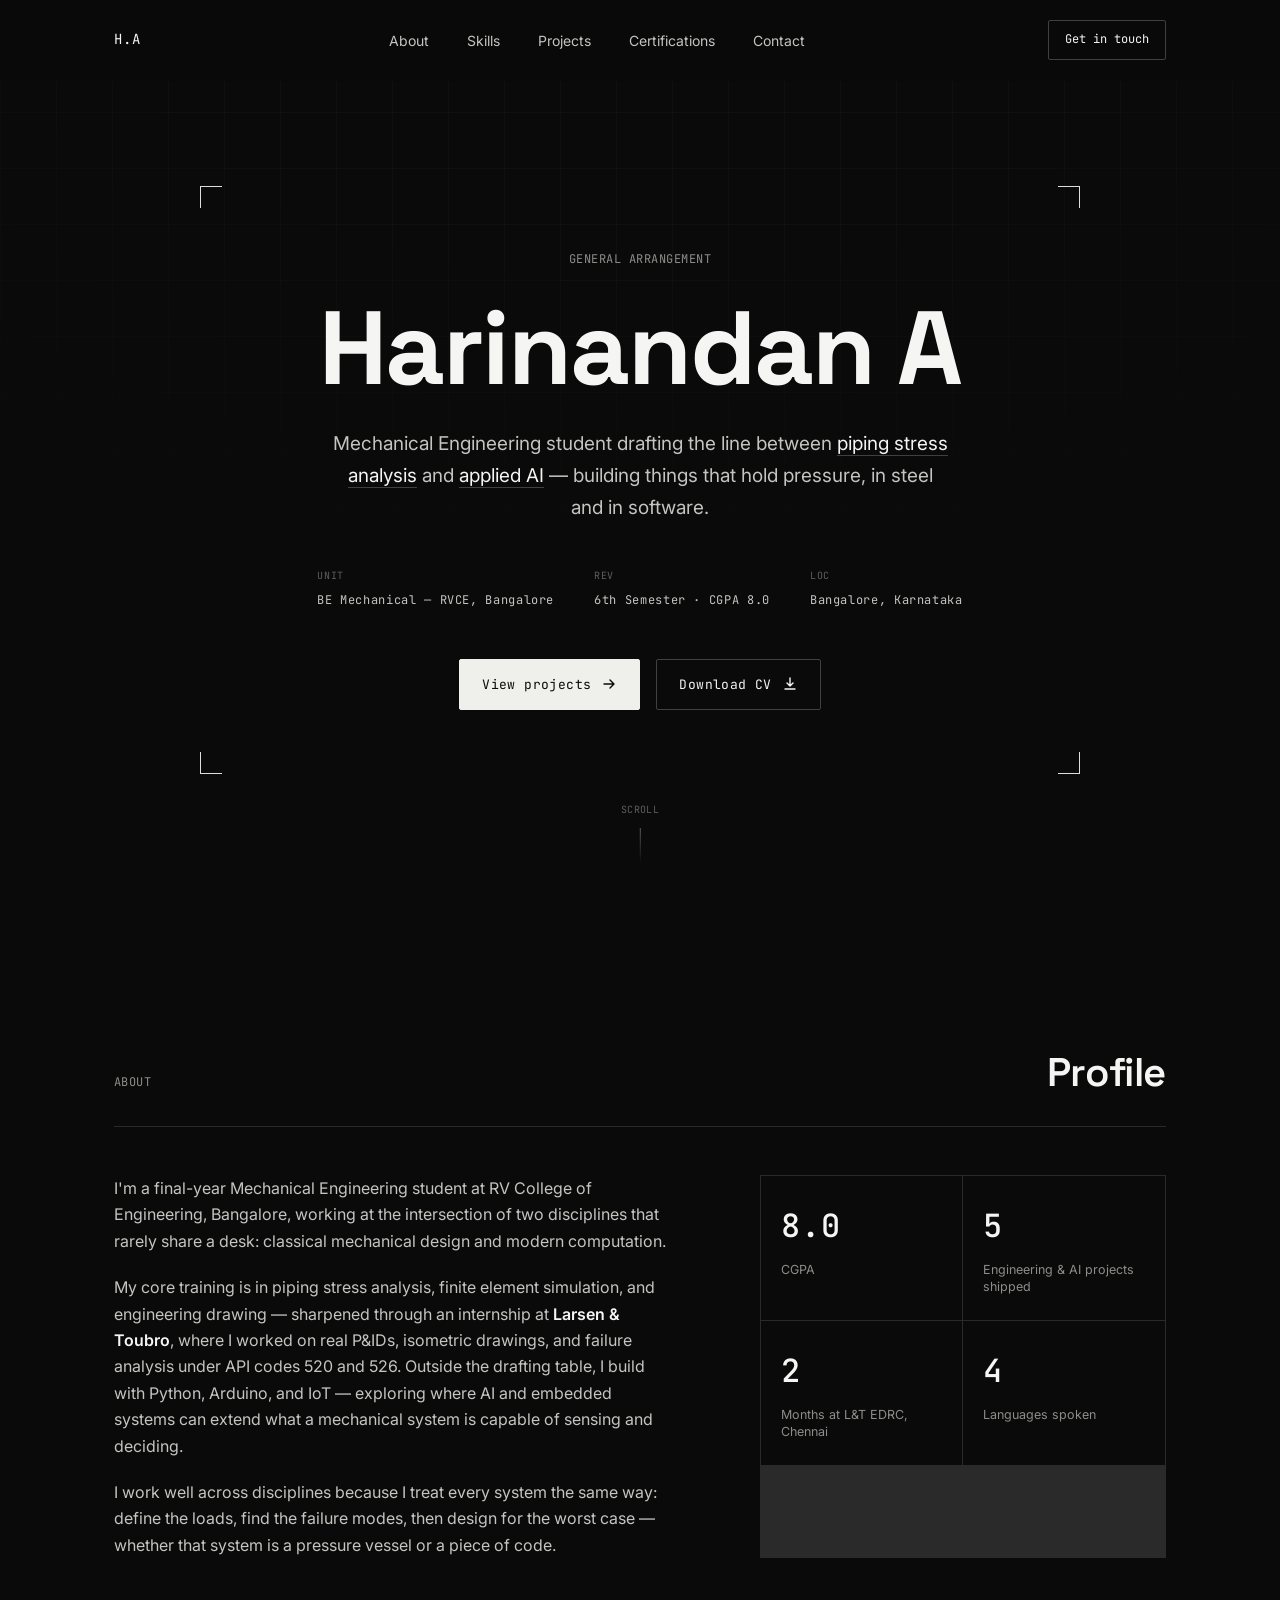
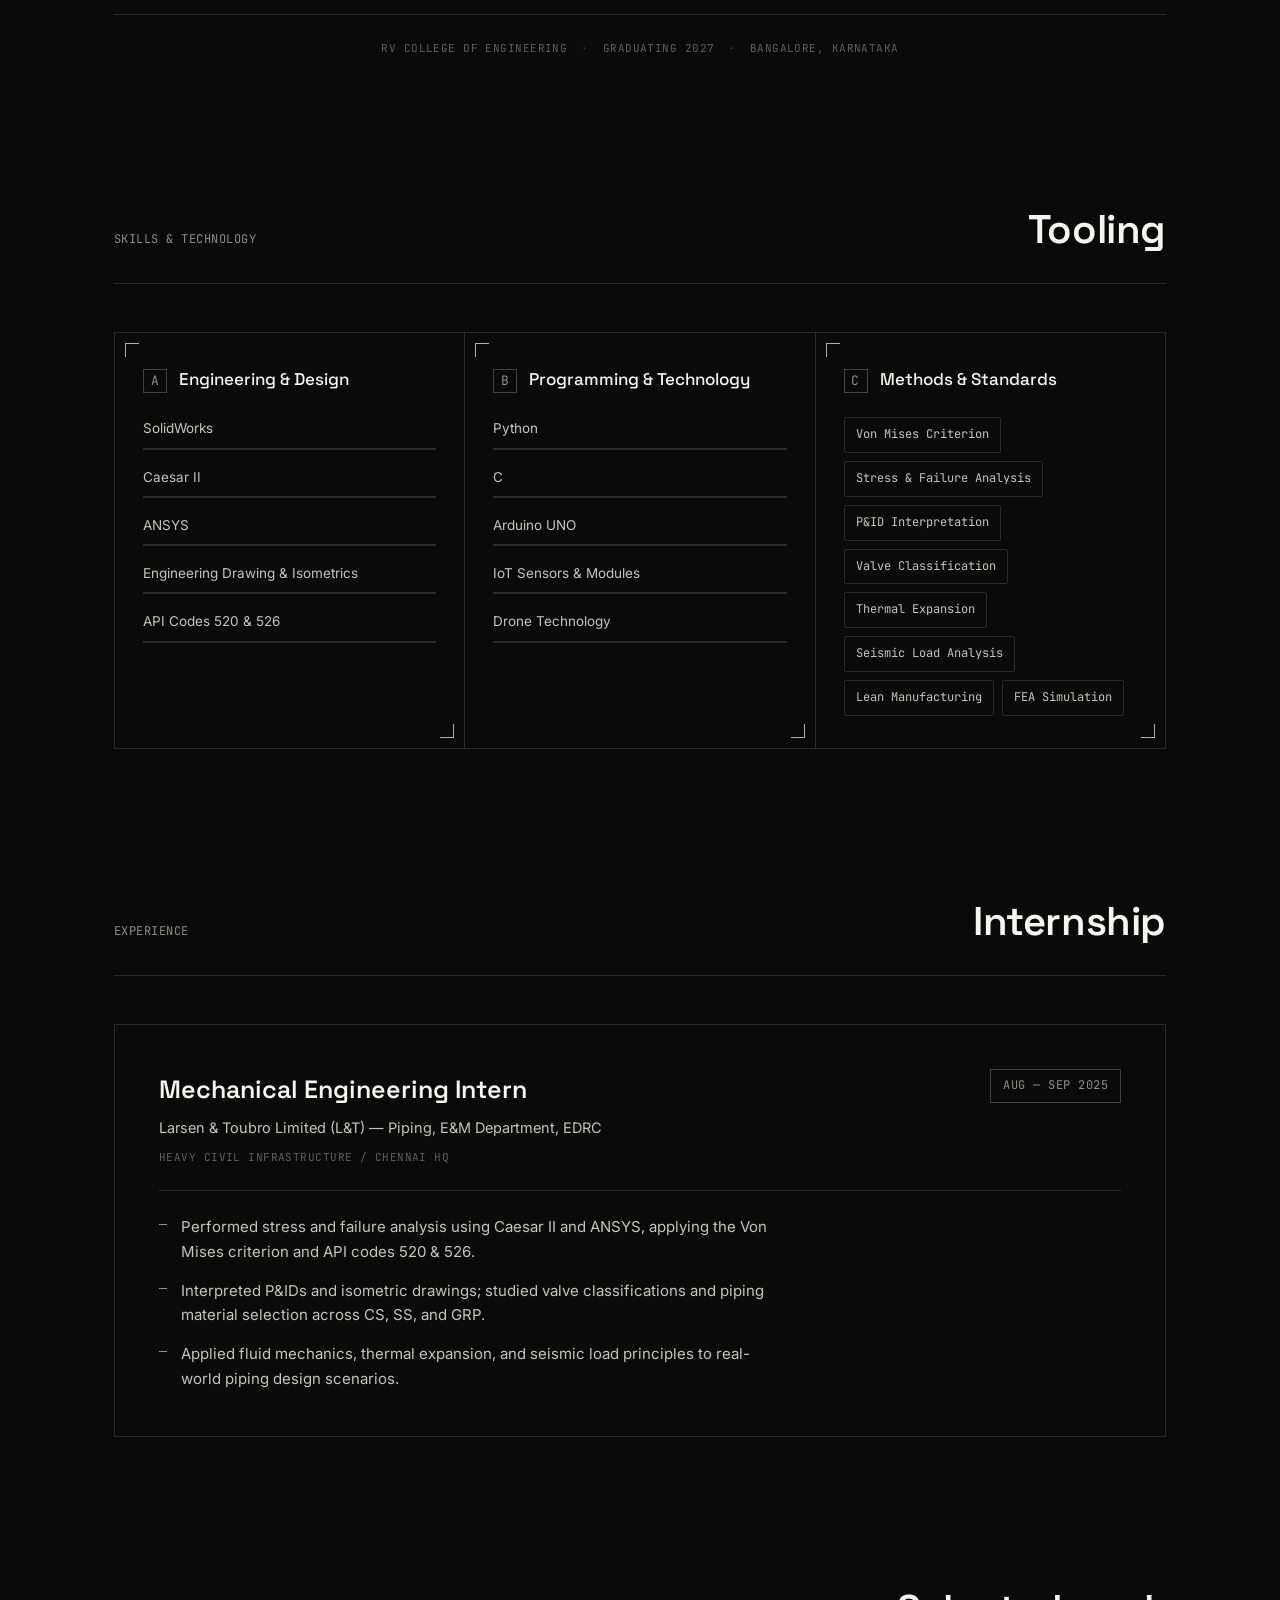
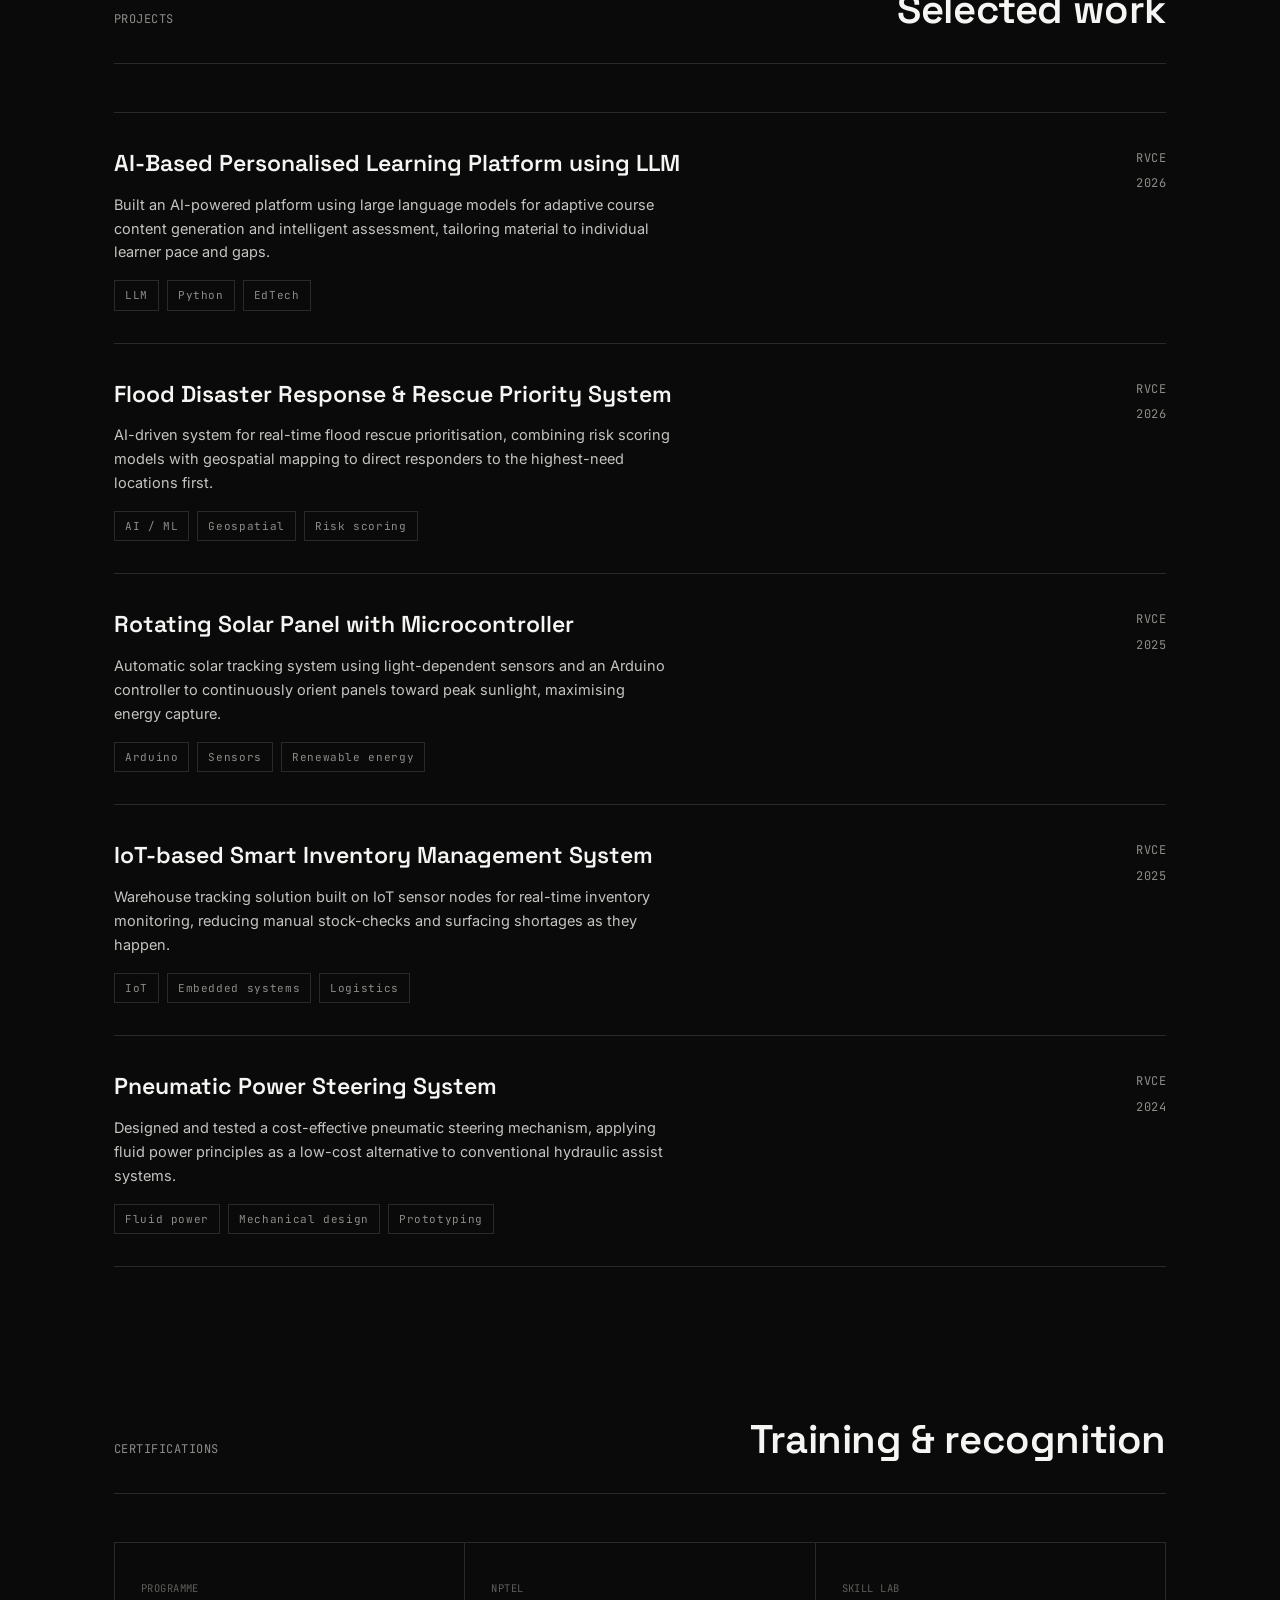
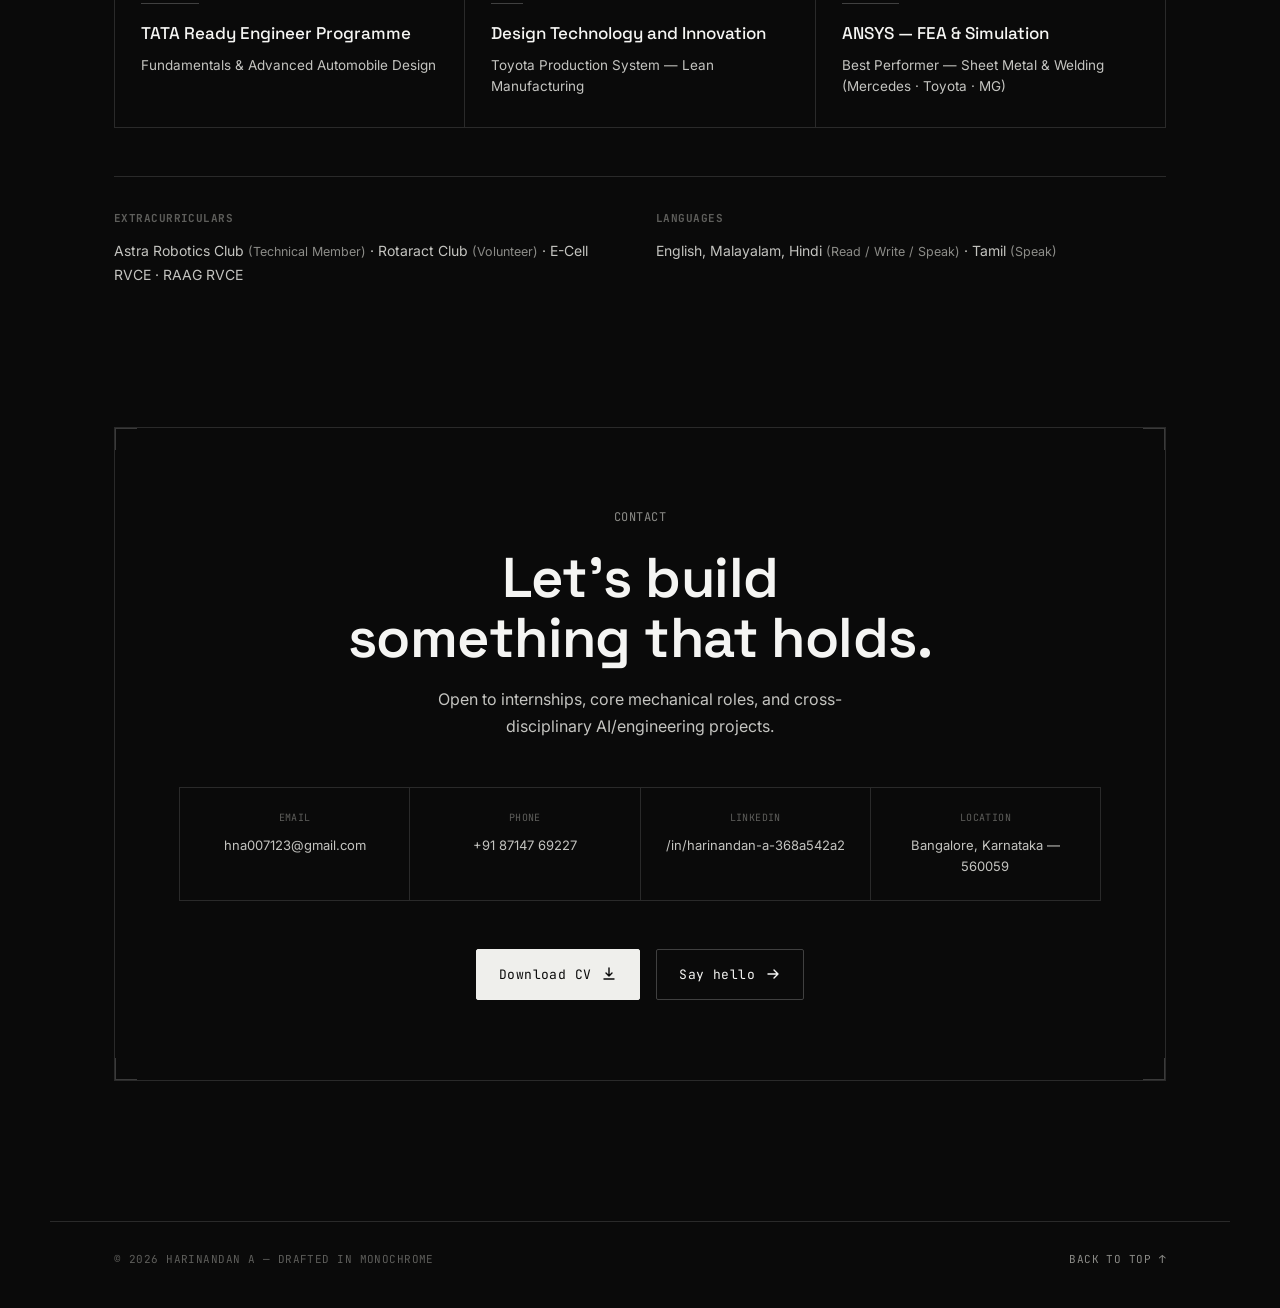
==== index.html @ e1e2ef46 "Initial commit: Set up portfolio and split sections into components" ====
<!DOCTYPE html>
<html lang="en">
<head>
<meta charset="UTF-8">
<meta name="viewport" content="width=device-width, initial-scale=1.0">
<title>Harinandan A — Mechanical Engineering Portfolio</title>
<meta name="description" content="Portfolio of Harinandan A — Mechanical Engineering student specializing in piping stress analysis, FEA, and engineering design.">

<link rel="preconnect" href="https://fonts.googleapis.com">
<link rel="preconnect" href="https://fonts.gstatic.com" crossorigin>
<link href="https://fonts.googleapis.com/css2?family=Space+Grotesk:wght@400;500;600;700&family=Inter:wght@400;500;600&family=JetBrains+Mono:wght@400;500&display=swap" rel="stylesheet">

<link rel="stylesheet" href="style.css">
</head>
<body>

<div class="grid-overlay" aria-hidden="true"></div>

<div class="cursor-dot" id="cursorDot" aria-hidden="true"></div>

<!-- ============ NAV ============ -->
<header class="site-header" id="siteHeader">
  <nav class="nav" aria-label="Primary">
    <a href="#top" class="nav-mark">H.A</a>
    <button class="nav-toggle" id="navToggle" aria-label="Toggle menu" aria-expanded="false">
      <span></span><span></span><span></span>
    </button>
    <ul class="nav-links" id="navLinks">
      <li><a href="#about">About</a></li>
      <li><a href="#skills">Skills</a></li>
      <li><a href="#projects">Projects</a></li>
      <li><a href="#certifications">Certifications</a></li>
      <li><a href="#contact">Contact</a></li>
    </ul>
    <a href="#contact" class="nav-cta">Get in touch</a>
  </nav>
</header>

<main id="top">

  <!-- ============ HERO ============ -->
  <section class="hero" id="hero">
    <div class="hero-frame">
      <div class="hero-corner tl" aria-hidden="true"></div>
      <div class="hero-corner tr" aria-hidden="true"></div>
      <div class="hero-corner bl" aria-hidden="true"></div>
      <div class="hero-corner br" aria-hidden="true"></div>

      <p class="eyebrow mono">GENERAL ARRANGEMENT</p>

      <h1 class="hero-title">
        <span class="line">Harinandan A</span>
      </h1>

      <p class="hero-subtitle">
        Mechanical Engineering student drafting the line between
        <em>piping stress analysis</em> and <em>applied AI</em> —
        building things that hold pressure, in steel and in software.
      </p>

      <div class="hero-meta mono">
        <div class="hero-meta-item">
          <span class="hero-meta-label">UNIT</span>
          <span class="hero-meta-value">BE Mechanical — RVCE, Bangalore</span>
        </div>
        <div class="hero-meta-item">
          <span class="hero-meta-label">REV</span>
          <span class="hero-meta-value">6th Semester · CGPA 8.0</span>
        </div>
        <div class="hero-meta-item">
          <span class="hero-meta-label">LOC</span>
          <span class="hero-meta-value">Bangalore, Karnataka</span>
        </div>
      </div>

      <div class="hero-actions">
        <a href="#projects" class="btn btn-primary">
          <span>View projects</span>
          <svg width="16" height="16" viewBox="0 0 16 16" fill="none"><path d="M3 8H13M13 8L9 4M13 8L9 12" stroke="currentColor" stroke-width="1.4" stroke-linecap="round" stroke-linejoin="round"/></svg>
        </a>
        <a href="assets/Harinandan_A_Resume.pdf" class="btn btn-ghost" id="heroDownload" download>
          <span>Download CV</span>
          <svg width="16" height="16" viewBox="0 0 16 16" fill="none"><path d="M8 2V10M8 10L5 7M8 10L11 7M3 13H13" stroke="currentColor" stroke-width="1.4" stroke-linecap="round" stroke-linejoin="round"/></svg>
        </a>
      </div>
    </div>

    <div class="hero-scroll mono" aria-hidden="true">
      <span>SCROLL</span>
      <div class="hero-scroll-line"></div>
    </div>
  </section>

  <!-- ============ ABOUT ============ -->
  <section class="section" id="about"></section>

  <!-- ============ SKILLS ============ -->
  <section class="section" id="skills"></section>

  <!-- ============ EXPERIENCE ============ -->
  <section class="section" id="experience"></section>

  <!-- ============ PROJECTS ============ -->
  <section class="section" id="projects"></section>

  <!-- ============ CERTIFICATIONS ============ -->
  <section class="section" id="certifications"></section>

  <!-- ============ CONTACT ============ -->
  <section class="section section-contact" id="contact"></section>

</main>

<footer class="site-footer">
  <p class="mono">© <span id="year"></span> HARINANDAN A — DRAFTED IN MONOCHROME</p>
  <a href="#top" class="footer-top mono">BACK TO TOP ↑</a>
</footer>

<script src="script.js"></script>
</body>
</html>
---- style.css ----
/* ============================================
   TOKENS
   ============================================ */
:root {
  --bg: #0a0a0a;
  --bg-raised: #131313;
  --surface: #161616;
  --line: #2a2a2a;
  --line-strong: #404040;
  --ink: #f5f5f3;
  --ink-dim: #c4c4c0;
  --muted: #8c8c88;
  --muted-dim: #5e5e5b;
  --off-white: #efefec;

  --font-display: "Space Grotesk", sans-serif;
  --font-body: "Inter", sans-serif;
  --font-mono: "JetBrains Mono", monospace;

  --container: 1180px;
  --gutter: clamp(24px, 6vw, 64px);

  --ease: cubic-bezier(0.16, 1, 0.3, 1);
}

* { margin: 0; padding: 0; box-sizing: border-box; }

html {
  scroll-behavior: smooth;
}

@media (prefers-reduced-motion: reduce) {
  html { scroll-behavior: auto; }
  *, *::before, *::after {
    animation-duration: 0.01ms !important;
    animation-iteration-count: 1 !important;
    transition-duration: 0.01ms !important;
    scroll-behavior: auto !important;
  }
}

body {
  background: var(--bg);
  color: var(--ink);
  font-family: var(--font-body);
  font-size: 16px;
  line-height: 1.65;
  -webkit-font-smoothing: antialiased;
  overflow-x: hidden;
}

::selection {
  background: var(--off-white);
  color: var(--bg);
}

a { color: inherit; text-decoration: none; }
ul { list-style: none; }
svg { display: block; }

.mono { font-family: var(--font-mono); letter-spacing: 0.04em; }

/* Faint blueprint grid texture across the page */
.grid-overlay {
  position: fixed;
  inset: 0;
  pointer-events: none;
  z-index: 1;
  background-image:
    linear-gradient(to right, rgba(255,255,255,0.025) 1px, transparent 1px),
    linear-gradient(to bottom, rgba(255,255,255,0.025) 1px, transparent 1px);
  background-size: 56px 56px;
  mask-image: radial-gradient(ellipse 90% 70% at 50% 0%, black 40%, transparent 100%);
}

/* Custom cursor accent dot — desktop only, decorative */
.cursor-dot {
  position: fixed;
  width: 7px;
  height: 7px;
  border-radius: 50%;
  border: 1px solid var(--off-white);
  pointer-events: none;
  z-index: 999;
  transform: translate(-50%, -50%);
  transition: width 0.2s var(--ease), height 0.2s var(--ease), opacity 0.2s;
  opacity: 0;
  mix-blend-mode: difference;
}
@media (hover: none) { .cursor-dot { display: none; } }

/* ============================================
   LAYOUT HELPERS
   ============================================ */
.section {
  max-width: var(--container);
  margin: 0 auto;
  padding: clamp(72px, 12vw, 140px) var(--gutter) 0;
  position: relative;
  z-index: 2;
}

.section-head {
  display: flex;
  align-items: baseline;
  justify-content: space-between;
  gap: 24px;
  border-bottom: 1px solid var(--line);
  padding-bottom: 20px;
  margin-bottom: 48px;
}

.fig-label {
  font-size: 12px;
  color: var(--muted);
}

.section-title {
  font-family: var(--font-display);
  font-weight: 600;
  font-size: clamp(28px, 4vw, 40px);
  letter-spacing: -0.01em;
}

/* ============================================
   NAV
   ============================================ */
.site-header {
  position: fixed;
  top: 0;
  left: 0;
  right: 0;
  z-index: 100;
  background: rgba(10,10,10,0.72);
  backdrop-filter: blur(10px);
  border-bottom: 1px solid transparent;
  transition: border-color 0.3s var(--ease);
}
.site-header.scrolled {
  border-bottom-color: var(--line);
}

.nav {
  max-width: var(--container);
  margin: 0 auto;
  padding: 20px var(--gutter);
  display: flex;
  align-items: center;
  justify-content: space-between;
  gap: 24px;
}

.nav-mark {
  font-family: var(--font-mono);
  font-size: 14px;
  letter-spacing: 0.06em;
  flex-shrink: 0;
}
.nav-mark-dot { color: var(--muted); }

.nav-links {
  display: flex;
  gap: 32px;
  margin: 0 auto;
}
.nav-links a {
  font-size: 14px;
  color: var(--ink-dim);
  position: relative;
  padding-bottom: 4px;
  transition: color 0.25s var(--ease);
}
.nav-links a::before {
  content: attr(data-label);
  font-family: var(--font-mono);
  font-size: 10px;
  color: var(--muted-dim);
  margin-right: 6px;
}
.nav-links a::after {
  content: "";
  position: absolute;
  left: 0; right: 100%; bottom: 0;
  height: 1px;
  background: var(--ink);
  transition: right 0.3s var(--ease);
}
.nav-links a:hover { color: var(--ink); }
.nav-links a:hover::after { right: 0; }

.nav-cta {
  font-family: var(--font-mono);
  font-size: 12px;
  border: 1px solid var(--line-strong);
  padding: 9px 16px;
  border-radius: 2px;
  flex-shrink: 0;
  transition: background 0.25s var(--ease), color 0.25s var(--ease);
}
.nav-cta:hover { background: var(--off-white); color: var(--bg); }

.nav-toggle {
  display: none;
  flex-direction: column;
  justify-content: center;
  gap: 5px;
  width: 32px;
  height: 32px;
  background: none;
  border: none;
  cursor: pointer;
}
.nav-toggle span {
  display: block;
  height: 1px;
  background: var(--ink);
  width: 100%;
  transition: transform 0.25s var(--ease), opacity 0.25s var(--ease);
}

/* ============================================
   HERO
   ============================================ */
.hero {
  min-height: 100vh;
  display: flex;
  flex-direction: column;
  align-items: center;
  justify-content: center;
  padding: 120px var(--gutter) 60px;
  position: relative;
  z-index: 2;
}

.hero-frame {
  position: relative;
  max-width: 880px;
  width: 100%;
  padding: clamp(32px, 6vw, 64px) clamp(8px, 4vw, 32px);
  text-align: center;
}

.hero-corner {
  position: absolute;
  width: 22px;
  height: 22px;
  border-color: var(--line-strong);
  opacity: 0.9;
}
.hero-corner.tl { top: 0; left: 0; border-top: 1px solid; border-left: 1px solid; }
.hero-corner.tr { top: 0; right: 0; border-top: 1px solid; border-right: 1px solid; }
.hero-corner.bl { bottom: 0; left: 0; border-bottom: 1px solid; border-left: 1px solid; }
.hero-corner.br { bottom: 0; right: 0; border-bottom: 1px solid; border-right: 1px solid; }

.eyebrow {
  font-size: 12px;
  color: var(--muted);
  margin-bottom: 28px;
  opacity: 0;
  animation: fadeUp 0.7s var(--ease) 0.1s forwards;
}

.hero-title {
  font-family: var(--font-display);
  font-weight: 700;
  font-size: clamp(48px, 10vw, 104px);
  line-height: 0.98;
  letter-spacing: -0.02em;
  margin-bottom: 28px;
  overflow: hidden;
}
.hero-title .line {
  display: inline-block;
  opacity: 0;
  transform: translateY(100%);
  animation: revealUp 0.9s var(--ease) 0.2s forwards;
}

.hero-subtitle {
  font-size: clamp(16px, 2vw, 19px);
  color: var(--ink-dim);
  max-width: 620px;
  margin: 0 auto 44px;
  line-height: 1.7;
  opacity: 0;
  animation: fadeUp 0.7s var(--ease) 0.45s forwards;
}
.hero-subtitle em {
  font-style: normal;
  color: var(--ink);
  border-bottom: 1px solid var(--line-strong);
}

.hero-meta {
  display: flex;
  justify-content: center;
  gap: clamp(16px, 4vw, 40px);
  flex-wrap: wrap;
  margin-bottom: 48px;
  opacity: 0;
  animation: fadeUp 0.7s var(--ease) 0.6s forwards;
}
.hero-meta-item {
  display: flex;
  flex-direction: column;
  gap: 6px;
  text-align: left;
}
.hero-meta-label {
  font-size: 10px;
  color: var(--muted-dim);
}
.hero-meta-value {
  font-size: 12px;
  color: var(--ink-dim);
}

.hero-actions {
  display: flex;
  justify-content: center;
  gap: 16px;
  flex-wrap: wrap;
  opacity: 0;
  animation: fadeUp 0.7s var(--ease) 0.75s forwards;
}

@keyframes fadeUp {
  from { opacity: 0; transform: translateY(14px); }
  to { opacity: 1; transform: translateY(0); }
}
@keyframes revealUp {
  from { opacity: 0; transform: translateY(100%); }
  to { opacity: 1; transform: translateY(0); }
}

.hero-scroll {
  position: absolute;
  bottom: 36px;
  left: 50%;
  transform: translateX(-50%);
  display: flex;
  flex-direction: column;
  align-items: center;
  gap: 10px;
  font-size: 10px;
  color: var(--muted-dim);
}
.hero-scroll-line {
  width: 1px;
  height: 36px;
  background: linear-gradient(to bottom, var(--muted-dim), transparent);
  position: relative;
  overflow: hidden;
}
.hero-scroll-line::after {
  content: "";
  position: absolute;
  top: -100%;
  left: 0;
  width: 100%;
  height: 100%;
  background: var(--ink);
  animation: scrollDrip 1.8s ease-in-out infinite;
}
@keyframes scrollDrip {
  0% { top: -100%; }
  60% { top: 100%; }
  100% { top: 100%; }
}

/* ============================================
   BUTTONS
   ============================================ */
.btn {
  display: inline-flex;
  align-items: center;
  gap: 10px;
  font-family: var(--font-mono);
  font-size: 13px;
  letter-spacing: 0.03em;
  padding: 14px 22px;
  border-radius: 2px;
  border: 1px solid var(--line-strong);
  transition: background 0.25s var(--ease), color 0.25s var(--ease), border-color 0.25s var(--ease), transform 0.2s var(--ease);
}
.btn svg { transition: transform 0.25s var(--ease); }
.btn-primary {
  background: var(--off-white);
  color: var(--bg);
  border-color: var(--off-white);
}
.btn-primary:hover { background: transparent; color: var(--ink); transform: translateY(-2px); }
.btn-ghost {
  background: transparent;
  color: var(--ink);
}
.btn-ghost:hover { background: var(--off-white); color: var(--bg); transform: translateY(-2px); }
.btn:hover svg { transform: translateX(3px); }

/* ============================================
   ABOUT
   ============================================ */
.about-grid {
  display: grid;
  grid-template-columns: 1.4fr 1fr;
  gap: clamp(32px, 6vw, 80px);
  margin-bottom: 56px;
}

.about-copy p {
  color: var(--ink-dim);
  font-size: 16px;
  margin-bottom: 20px;
  max-width: 56ch;
}
.about-copy p:last-child { margin-bottom: 0; }
.about-copy strong { color: var(--ink); font-weight: 600; }

.about-stats {
  display: grid;
  grid-template-columns: 1fr 1fr;
  gap: 1px;
  background: var(--line);
  border: 1px solid var(--line);
  align-content: start;
}
.stat-block {
  background: var(--bg);
  padding: 24px 20px;
  display: flex;
  flex-direction: column;
  gap: 8px;
}
.stat-number {
  font-size: 32px;
  color: var(--ink);
  font-weight: 500;
}
.stat-label {
  font-size: 12.5px;
  color: var(--muted);
  line-height: 1.4;
}

.callout-strip {
  display: flex;
  align-items: center;
  justify-content: center;
  gap: 14px;
  flex-wrap: wrap;
  font-size: 11px;
  color: var(--muted-dim);
  border-top: 1px solid var(--line);
  padding-top: 24px;
}
.callout-strip .dot { color: var(--line-strong); }

/* ============================================
   SKILLS
   ============================================ */
.skills-grid {
  display: grid;
  grid-template-columns: repeat(3, 1fr);
  gap: 1px;
  background: var(--line);
  border: 1px solid var(--line);
}

.skill-card {
  background: var(--bg);
  padding: 32px 28px;
  position: relative;
  transition: background 0.3s var(--ease);
}
.skill-card:hover { background: var(--bg-raised); }

.skill-card-corner {
  position: absolute;
  width: 14px;
  height: 14px;
  border-color: var(--line-strong);
  opacity: 0.7;
}
.skill-card-corner.tl { top: 10px; left: 10px; border-top: 1px solid; border-left: 1px solid; }
.skill-card-corner.br { bottom: 10px; right: 10px; border-bottom: 1px solid; border-right: 1px solid; }

.skill-card-head {
  display: flex;
  align-items: baseline;
  gap: 12px;
  margin-bottom: 24px;
}
.skill-index {
  font-size: 13px;
  color: var(--muted);
  border: 1px solid var(--line-strong);
  width: 24px;
  height: 24px;
  display: flex;
  align-items: center;
  justify-content: center;
  flex-shrink: 0;
}
.skill-card-head h3 {
  font-family: var(--font-display);
  font-size: 17px;
  font-weight: 500;
}

.skill-list { display: flex; flex-direction: column; gap: 16px; }
.skill-list li {
  display: flex;
  flex-direction: column;
  gap: 8px;
  font-size: 13.5px;
  color: var(--ink-dim);
}
.bar {
  display: block;
  height: 2px;
  background: var(--line);
  position: relative;
  overflow: hidden;
}
.bar span {
  display: block;
  height: 100%;
  background: var(--ink);
  width: 0;
  transition: width 1.1s var(--ease);
}
.skill-card.in-view .bar span { width: var(--target-width); }

.skill-tags {
  display: flex;
  flex-wrap: wrap;
  gap: 8px;
}
.skill-tags li {
  font-size: 12px;
  font-family: var(--font-mono);
  color: var(--ink-dim);
  border: 1px solid var(--line);
  padding: 7px 11px;
  border-radius: 2px;
  transition: border-color 0.25s var(--ease), color 0.25s var(--ease);
}
.skill-tags li:hover {
  border-color: var(--line-strong);
  color: var(--ink);
}

/* ============================================
   EXPERIENCE
   ============================================ */
.exp-card {
  border: 1px solid var(--line);
  padding: clamp(28px, 5vw, 44px);
  position: relative;
}
.exp-card-top {
  display: flex;
  justify-content: space-between;
  align-items: flex-start;
  gap: 20px;
  flex-wrap: wrap;
  margin-bottom: 8px;
}
.exp-card-top h3 {
  font-family: var(--font-display);
  font-size: clamp(20px, 3vw, 25px);
  font-weight: 600;
  margin-bottom: 6px;
}
.exp-company {
  color: var(--ink-dim);
  font-size: 14.5px;
}
.exp-date {
  font-size: 12px;
  color: var(--muted);
  border: 1px solid var(--line-strong);
  padding: 6px 12px;
  white-space: nowrap;
}
.exp-location {
  font-size: 11px;
  color: var(--muted-dim);
  margin-bottom: 24px;
}
.exp-list {
  display: flex;
  flex-direction: column;
  gap: 14px;
  border-top: 1px solid var(--line);
  padding-top: 24px;
}
.exp-list li {
  color: var(--ink-dim);
  font-size: 15px;
  padding-left: 22px;
  position: relative;
  max-width: 70ch;
}
.exp-list li::before {
  content: "";
  position: absolute;
  left: 0;
  top: 9px;
  width: 8px;
  height: 1px;
  background: var(--muted);
}

/* ============================================
   PROJECTS
   ============================================ */
.projects-list {
  display: flex;
  flex-direction: column;
}

.project-row {
  display: grid;
  grid-template-columns: 1fr auto;
  gap: 28px;
  align-items: start;
  padding: 32px 0;
  border-top: 1px solid var(--line);
  transition: padding-left 0.35s var(--ease), background 0.35s var(--ease);
}
.projects-list .project-row:last-child {
  border-bottom: 1px solid var(--line);
}
.project-row:hover {
  padding-left: 16px;
  background: var(--bg-raised);
}

.project-id {
  font-size: 13px;
  color: var(--muted-dim);
  padding-top: 4px;
}

.project-body h3 {
  font-family: var(--font-display);
  font-size: clamp(19px, 2.4vw, 23px);
  font-weight: 600;
  margin-bottom: 10px;
  max-width: 46ch;
}
.project-body p {
  color: var(--ink-dim);
  font-size: 14.5px;
  max-width: 62ch;
  margin-bottom: 16px;
}
.project-tags {
  display: flex;
  gap: 8px;
  flex-wrap: wrap;
}
.project-tags span {
  font-size: 11px;
  color: var(--muted);
  border: 1px solid var(--line);
  padding: 5px 10px;
}

.project-meta {
  display: flex;
  flex-direction: column;
  align-items: flex-end;
  gap: 6px;
  font-size: 12px;
  color: var(--muted);
  padding-top: 4px;
  white-space: nowrap;
}

/* ============================================
   CERTIFICATIONS
   ============================================ */
.cert-grid {
  display: grid;
  grid-template-columns: repeat(3, 1fr);
  gap: 1px;
  background: var(--line);
  border: 1px solid var(--line);
  margin-bottom: 48px;
}
.cert-card {
  background: var(--bg);
  padding: 30px 26px;
  transition: background 0.3s var(--ease);
}
.cert-card:hover { background: var(--bg-raised); }
.cert-tag {
  font-size: 10.5px;
  color: var(--muted-dim);
  display: inline-block;
  margin-bottom: 18px;
  border-bottom: 1px solid var(--line-strong);
  padding-bottom: 6px;
}
.cert-card h3 {
  font-family: var(--font-display);
  font-size: 17px;
  font-weight: 500;
  margin-bottom: 10px;
  line-height: 1.35;
}
.cert-card p {
  font-size: 13.5px;
  color: var(--ink-dim);
  line-height: 1.55;
}

.extra-row {
  display: grid;
  grid-template-columns: 1fr 1fr;
  gap: 32px;
  border-top: 1px solid var(--line);
  padding-top: 32px;
}
.extra-block h4 {
  font-size: 11px;
  color: var(--muted-dim);
  margin-bottom: 12px;
}
.extra-block p {
  color: var(--ink-dim);
  font-size: 14px;
  line-height: 1.7;
}
.extra-block p span {
  color: var(--muted);
  font-size: 12.5px;
}

/* ============================================
   CONTACT
   ============================================ */
.section-contact {
  padding-bottom: clamp(80px, 12vw, 140px);
}
.contact-frame {
  position: relative;
  border: 1px solid var(--line);
  padding: clamp(40px, 7vw, 80px) clamp(24px, 6vw, 64px);
  text-align: center;
}
.contact-frame .hero-corner { border-color: var(--line-strong); }

.contact-title {
  font-family: var(--font-display);
  font-weight: 600;
  font-size: clamp(32px, 6vw, 56px);
  line-height: 1.08;
  letter-spacing: -0.01em;
  margin: 20px 0 18px;
}
.contact-sub {
  color: var(--ink-dim);
  font-size: 16px;
  max-width: 460px;
  margin: 0 auto 48px;
}

.contact-grid {
  display: grid;
  grid-template-columns: repeat(4, 1fr);
  gap: 1px;
  background: var(--line);
  border: 1px solid var(--line);
  margin-bottom: 48px;
}
.contact-item {
  background: var(--bg);
  padding: 22px 18px;
  display: flex;
  flex-direction: column;
  gap: 8px;
  align-items: center;
  transition: background 0.25s var(--ease);
}
.contact-item:not(.contact-item-static):hover { background: var(--bg-raised); }
.contact-label {
  font-size: 10px;
  color: var(--muted-dim);
}
.contact-value {
  font-size: 13px;
  color: var(--ink-dim);
  word-break: break-word;
}
.contact-item:not(.contact-item-static):hover .contact-value { color: var(--ink); }

.contact-actions { margin-top: 0; }

/* ============================================
   FOOTER
   ============================================ */
.site-footer {
  max-width: var(--container);
  margin: 0 auto;
  padding: 28px var(--gutter) 40px;
  display: flex;
  justify-content: space-between;
  align-items: center;
  gap: 16px;
  border-top: 1px solid var(--line);
  color: var(--muted-dim);
  font-size: 11px;
  position: relative;
  z-index: 2;
}
.footer-top {
  color: var(--muted);
  transition: color 0.25s var(--ease);
}
.footer-top:hover { color: var(--ink); }

/* ============================================
   SCROLL REVEAL (generic)
   ============================================ */
.reveal {
  opacity: 0;
  transform: translateY(24px);
  transition: opacity 0.7s var(--ease), transform 0.7s var(--ease);
}
.reveal.in-view {
  opacity: 1;
  transform: translateY(0);
}

/* ============================================
   RESPONSIVE
   ============================================ */
@media (max-width: 860px) {
  .about-grid { grid-template-columns: 1fr; }
  .skills-grid { grid-template-columns: 1fr; }
  .cert-grid { grid-template-columns: 1fr; }
  .contact-grid { grid-template-columns: 1fr 1fr; }
  .extra-row { grid-template-columns: 1fr; gap: 24px; }
  .project-row { grid-template-columns: 1fr; gap: 12px; }
  .project-meta { flex-direction: row; align-items: center; gap: 12px; }
}

@media (max-width: 720px) {
  .nav-links { display: none; }
  .nav-cta { display: none; }
  .nav-toggle { display: flex; }

  .nav-links.open {
    display: flex;
    flex-direction: column;
    position: absolute;
    top: 100%;
    left: 0;
    right: 0;
    background: var(--bg);
    border-bottom: 1px solid var(--line);
    padding: 8px var(--gutter) 20px;
    gap: 4px;
  }
  .nav-links.open a {
    padding: 12px 0;
    border-bottom: 1px solid var(--line);
    width: 100%;
  }

  .nav-toggle.open span:nth-child(1) { transform: translateY(6px) rotate(45deg); }
  .nav-toggle.open span:nth-child(2) { opacity: 0; }
  .nav-toggle.open span:nth-child(3) { transform: translateY(-6px) rotate(-45deg); }

  .hero-meta { flex-direction: column; align-items: center; gap: 20px; }
  .hero-meta-item { align-items: center; text-align: center; }

  .about-stats { grid-template-columns: 1fr 1fr; }
  .contact-grid { grid-template-columns: 1fr; }

  .section { padding-top: 88px; }
}

@media (max-width: 480px) {
  .hero-title { font-size: clamp(40px, 13vw, 64px); }
  .btn { width: 100%; justify-content: center; }
  .hero-actions, .contact-actions { flex-direction: column; width: 100%; }
}
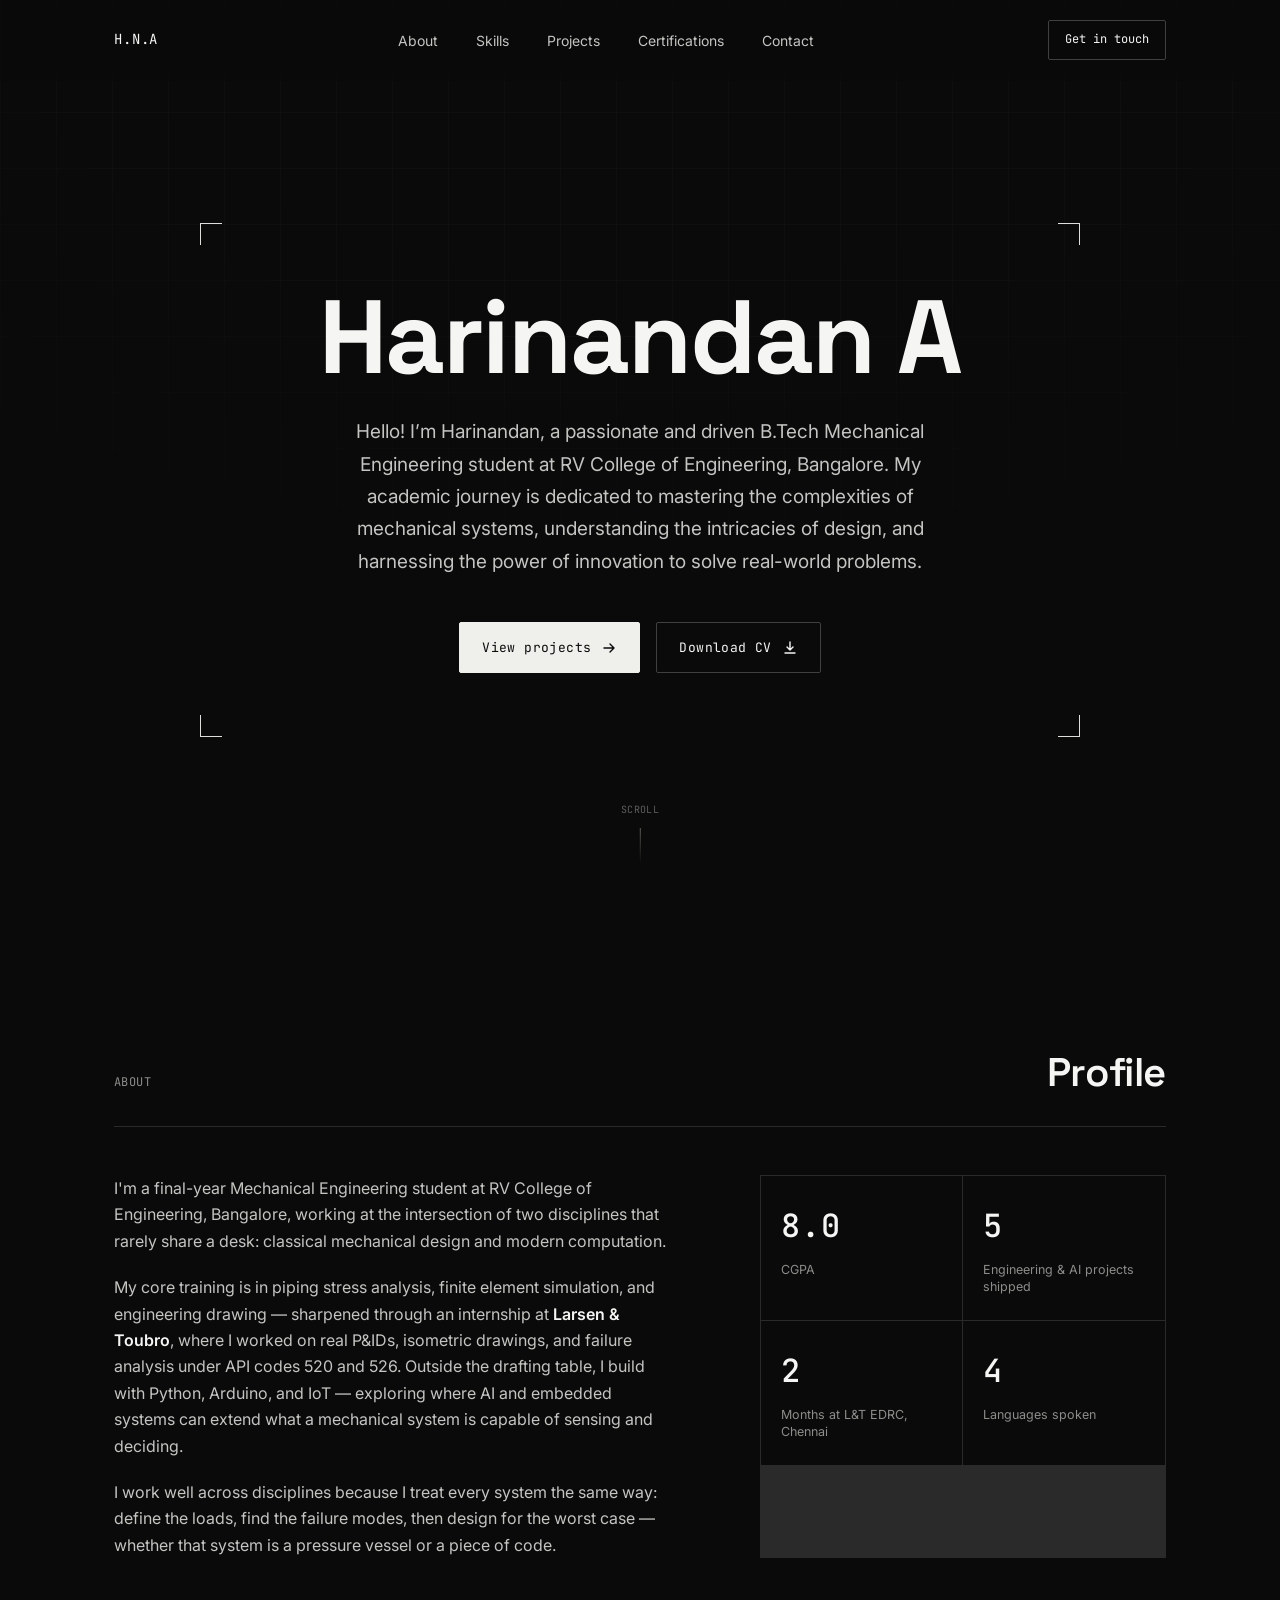
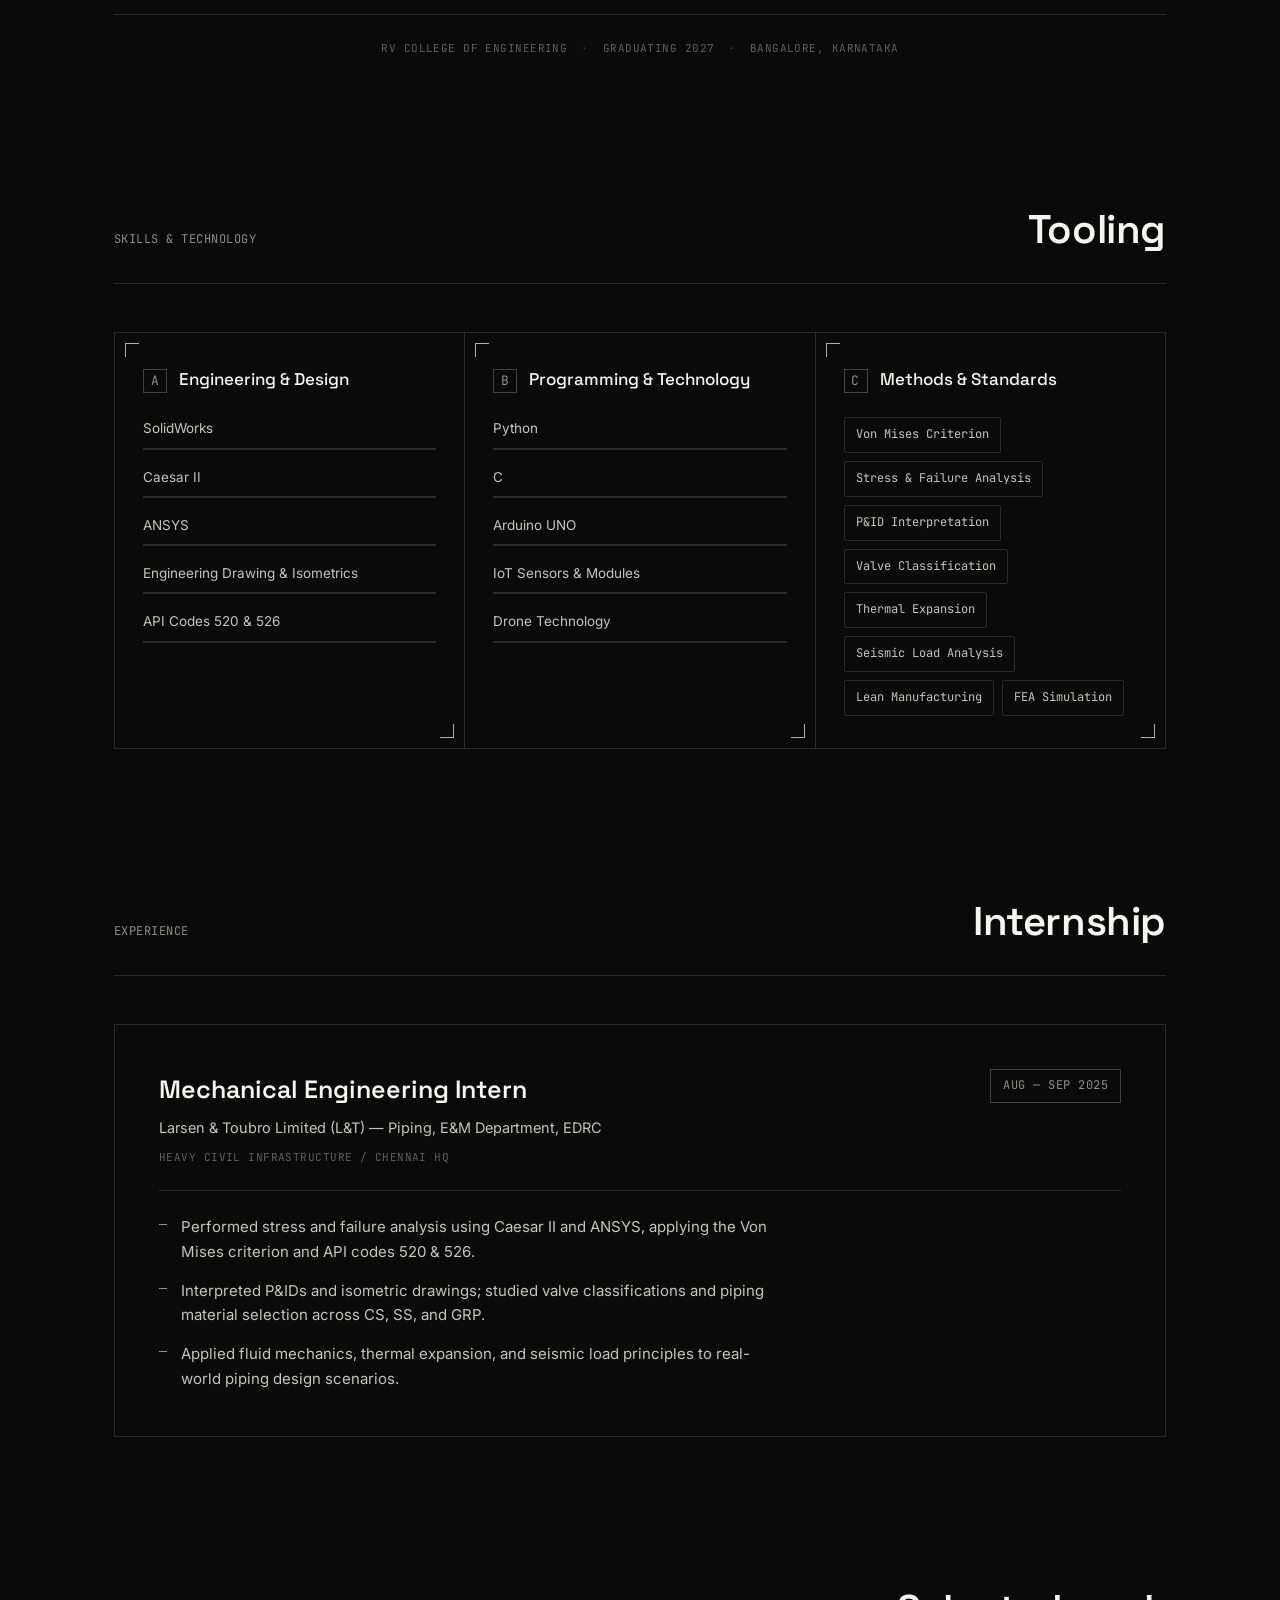
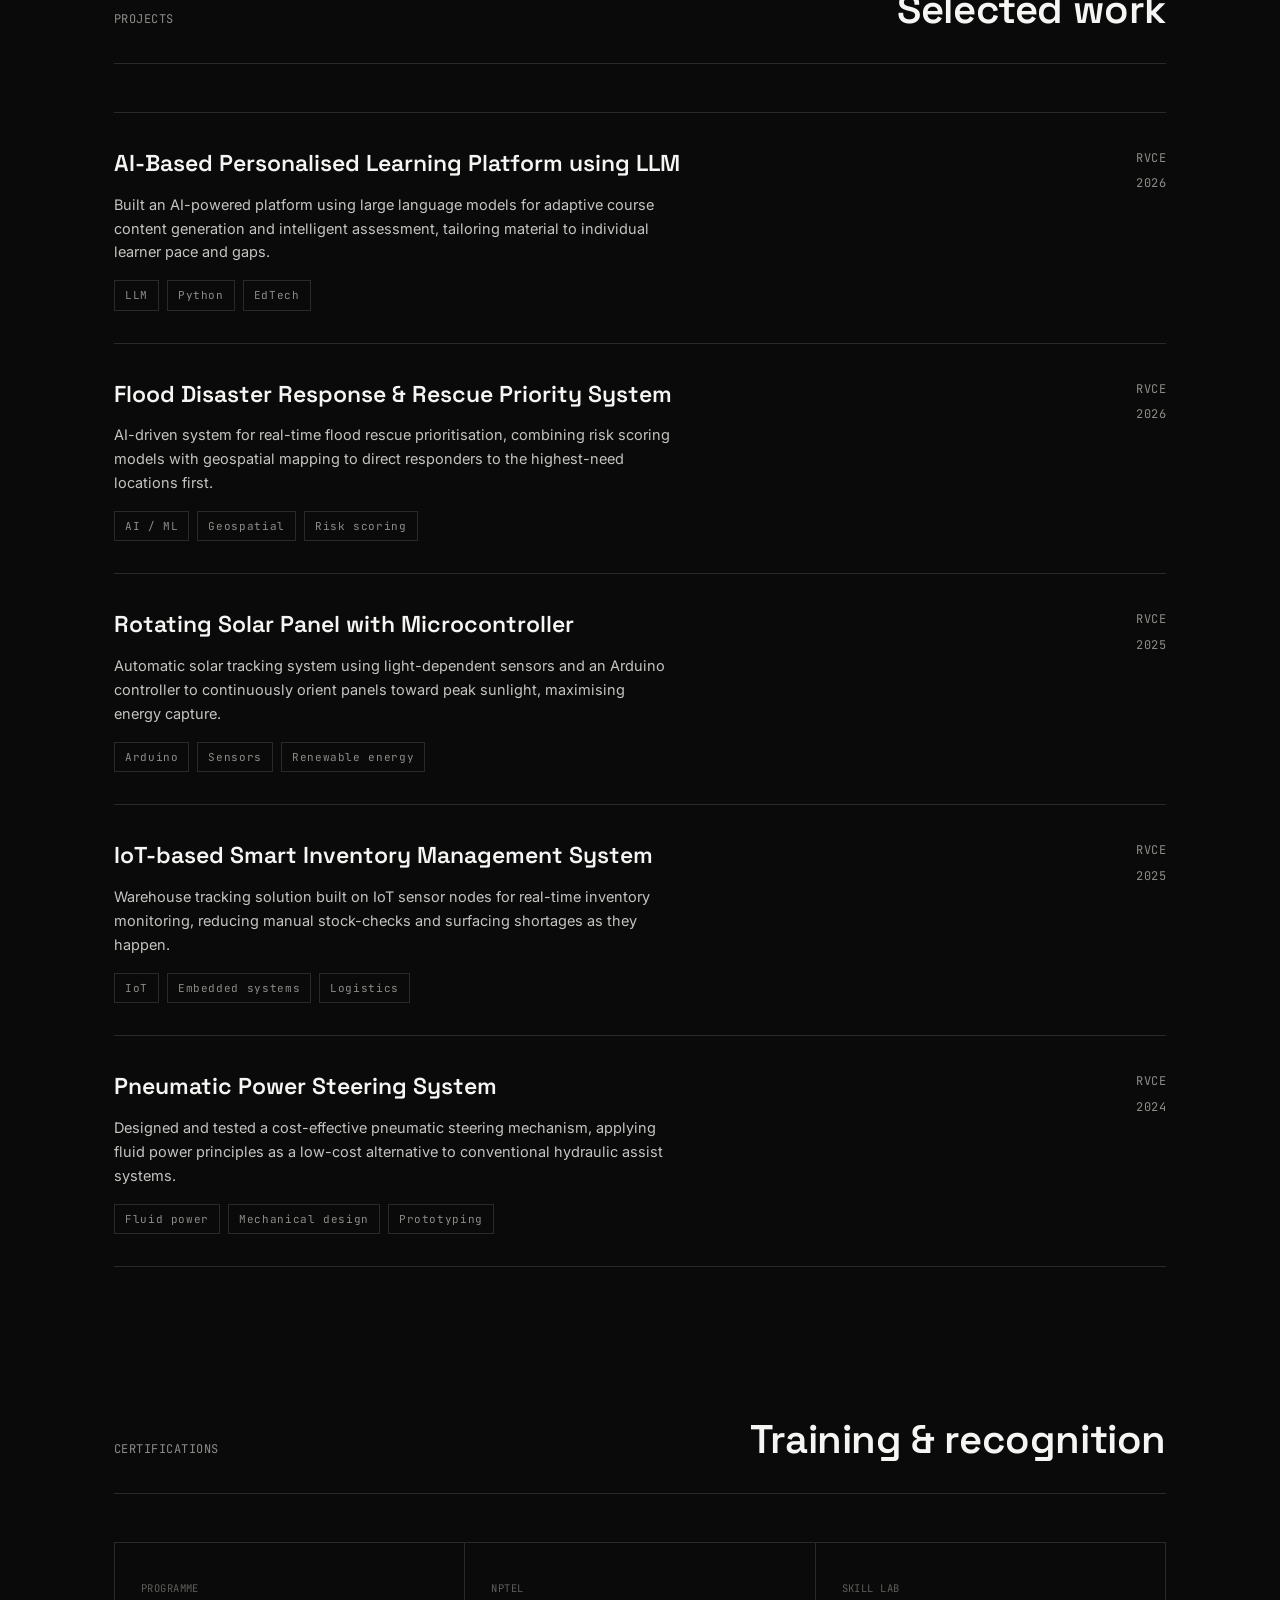
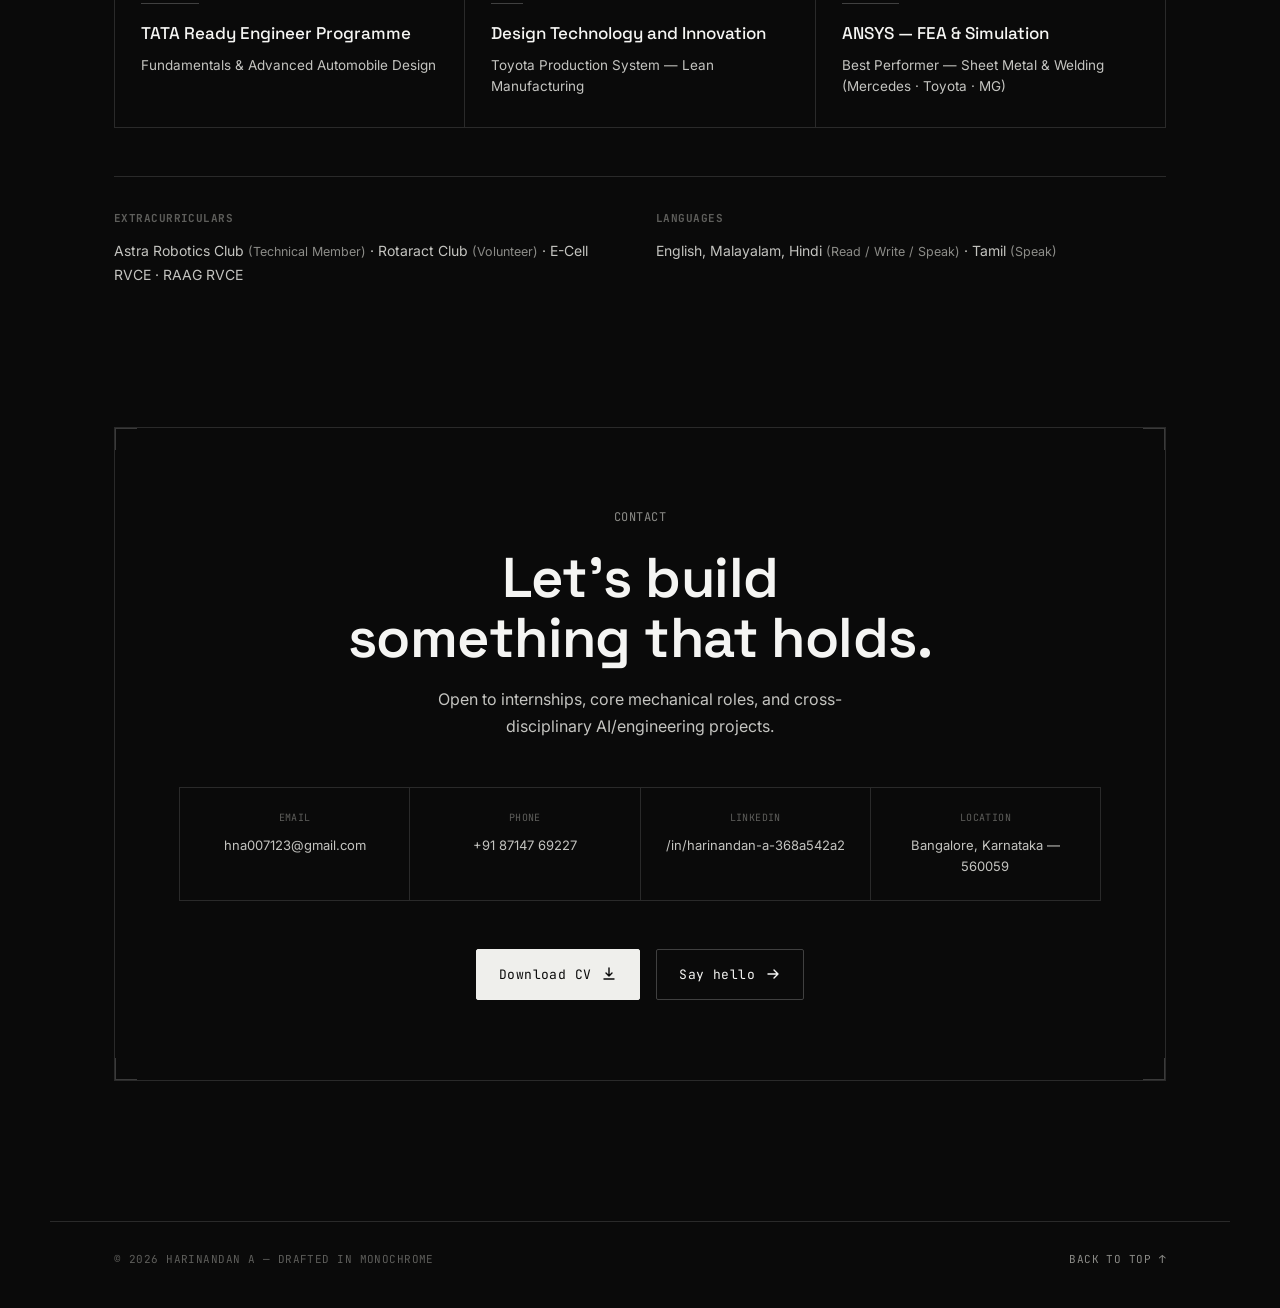
==== commit 18e37c48: "Updated hero section with new subtitle and removed some elements" ====
--- a/index.html
+++ b/index.html
@@ -1,121 +1,116 @@
 <!DOCTYPE html>
 <html lang="en">
+
 <head>
-<meta charset="UTF-8">
-<meta name="viewport" content="width=device-width, initial-scale=1.0">
-<title>Harinandan A — Mechanical Engineering Portfolio</title>
-<meta name="description" content="Portfolio of Harinandan A — Mechanical Engineering student specializing in piping stress analysis, FEA, and engineering design.">
+  <meta charset="UTF-8">
+  <meta name="viewport" content="width=device-width, initial-scale=1.0">
+  <title>Harinandan A — Mechanical Engineering Portfolio</title>
+  <meta name="description"
+    content="Portfolio of Harinandan A — Mechanical Engineering student specializing in piping stress analysis, FEA, and engineering design.">
 
-<link rel="preconnect" href="https://fonts.googleapis.com">
-<link rel="preconnect" href="https://fonts.gstatic.com" crossorigin>
-<link href="https://fonts.googleapis.com/css2?family=Space+Grotesk:wght@400;500;600;700&family=Inter:wght@400;500;600&family=JetBrains+Mono:wght@400;500&display=swap" rel="stylesheet">
+  <link rel="preconnect" href="https://fonts.googleapis.com">
+  <link rel="preconnect" href="https://fonts.gstatic.com" crossorigin>
+  <link
+    href="https://fonts.googleapis.com/css2?family=Space+Grotesk:wght@400;500;600;700&family=Inter:wght@400;500;600&family=JetBrains+Mono:wght@400;500&display=swap"
+    rel="stylesheet">
 
-<link rel="stylesheet" href="style.css">
+  <link rel="stylesheet" href="style.css">
 </head>
+
 <body>
 
-<div class="grid-overlay" aria-hidden="true"></div>
+  <div class="grid-overlay" aria-hidden="true"></div>
 
-<div class="cursor-dot" id="cursorDot" aria-hidden="true"></div>
+  <div class="cursor-dot" id="cursorDot" aria-hidden="true"></div>
 
-<!-- ============ NAV ============ -->
-<header class="site-header" id="siteHeader">
-  <nav class="nav" aria-label="Primary">
-    <a href="#top" class="nav-mark">H.A</a>
-    <button class="nav-toggle" id="navToggle" aria-label="Toggle menu" aria-expanded="false">
-      <span></span><span></span><span></span>
-    </button>
-    <ul class="nav-links" id="navLinks">
-      <li><a href="#about">About</a></li>
-      <li><a href="#skills">Skills</a></li>
-      <li><a href="#projects">Projects</a></li>
-      <li><a href="#certifications">Certifications</a></li>
-      <li><a href="#contact">Contact</a></li>
-    </ul>
-    <a href="#contact" class="nav-cta">Get in touch</a>
-  </nav>
-</header>
+  <!-- ============ NAV ============ -->
+  <header class="site-header" id="siteHeader">
+    <nav class="nav" aria-label="Primary">
+      <a href="#top" class="nav-mark">H.N.A</a>
+      <button class="nav-toggle" id="navToggle" aria-label="Toggle menu" aria-expanded="false">
+        <span></span><span></span><span></span>
+      </button>
+      <ul class="nav-links" id="navLinks">
+        <li><a href="#about">About</a></li>
+        <li><a href="#skills">Skills</a></li>
+        <li><a href="#projects">Projects</a></li>
+        <li><a href="#certifications">Certifications</a></li>
+        <li><a href="#contact">Contact</a></li>
+      </ul>
+      <a href="#contact" class="nav-cta">Get in touch</a>
+    </nav>
+  </header>
 
-<main id="top">
+  <main id="top">
 
-  <!-- ============ HERO ============ -->
-  <section class="hero" id="hero">
-    <div class="hero-frame">
-      <div class="hero-corner tl" aria-hidden="true"></div>
-      <div class="hero-corner tr" aria-hidden="true"></div>
-      <div class="hero-corner bl" aria-hidden="true"></div>
-      <div class="hero-corner br" aria-hidden="true"></div>
+    <!-- ============ HERO ============ -->
+    <section class="hero" id="hero">
+      <div class="hero-frame">
+        <div class="hero-corner tl" aria-hidden="true"></div>
+        <div class="hero-corner tr" aria-hidden="true"></div>
+        <div class="hero-corner bl" aria-hidden="true"></div>
+        <div class="hero-corner br" aria-hidden="true"></div>
 
-      <p class="eyebrow mono">GENERAL ARRANGEMENT</p>
 
-      <h1 class="hero-title">
-        <span class="line">Harinandan A</span>
-      </h1>
+        <h1 class="hero-title">
+          <span class="line">Harinandan A</span>
+        </h1>
 
-      <p class="hero-subtitle">
-        Mechanical Engineering student drafting the line between
-        <em>piping stress analysis</em> and <em>applied AI</em> —
-        building things that hold pressure, in steel and in software.
-      </p>
+        <p class="hero-subtitle">
+          Hello! I’m Harinandan, a passionate and driven B.Tech Mechanical Engineering student at RV College of Engineering, Bangalore. My academic journey is dedicated to mastering the complexities of mechanical systems, understanding the intricacies of design, and harnessing the power of innovation to solve real-world problems.
+        </p>
 
-      <div class="hero-meta mono">
-        <div class="hero-meta-item">
-          <span class="hero-meta-label">UNIT</span>
-          <span class="hero-meta-value">BE Mechanical — RVCE, Bangalore</span>
-        </div>
-        <div class="hero-meta-item">
-          <span class="hero-meta-label">REV</span>
-          <span class="hero-meta-value">6th Semester · CGPA 8.0</span>
-        </div>
-        <div class="hero-meta-item">
-          <span class="hero-meta-label">LOC</span>
-          <span class="hero-meta-value">Bangalore, Karnataka</span>
+
+        <div class="hero-actions">
+          <a href="#projects" class="btn btn-primary">
+            <span>View projects</span>
+            <svg width="16" height="16" viewBox="0 0 16 16" fill="none">
+              <path d="M3 8H13M13 8L9 4M13 8L9 12" stroke="currentColor" stroke-width="1.4" stroke-linecap="round"
+                stroke-linejoin="round" />
+            </svg>
+          </a>
+          <a href="assets/Harinandan_A_Resume.pdf" class="btn btn-ghost" id="heroDownload" download>
+            <span>Download CV</span>
+            <svg width="16" height="16" viewBox="0 0 16 16" fill="none">
+              <path d="M8 2V10M8 10L5 7M8 10L11 7M3 13H13" stroke="currentColor" stroke-width="1.4"
+                stroke-linecap="round" stroke-linejoin="round" />
+            </svg>
+          </a>
         </div>
       </div>
 
-      <div class="hero-actions">
-        <a href="#projects" class="btn btn-primary">
-          <span>View projects</span>
-          <svg width="16" height="16" viewBox="0 0 16 16" fill="none"><path d="M3 8H13M13 8L9 4M13 8L9 12" stroke="currentColor" stroke-width="1.4" stroke-linecap="round" stroke-linejoin="round"/></svg>
-        </a>
-        <a href="assets/Harinandan_A_Resume.pdf" class="btn btn-ghost" id="heroDownload" download>
-          <span>Download CV</span>
-          <svg width="16" height="16" viewBox="0 0 16 16" fill="none"><path d="M8 2V10M8 10L5 7M8 10L11 7M3 13H13" stroke="currentColor" stroke-width="1.4" stroke-linecap="round" stroke-linejoin="round"/></svg>
-        </a>
+      <div class="hero-scroll mono" aria-hidden="true">
+        <span>SCROLL</span>
+        <div class="hero-scroll-line"></div>
       </div>
-    </div>
+    </section>
 
-    <div class="hero-scroll mono" aria-hidden="true">
-      <span>SCROLL</span>
-      <div class="hero-scroll-line"></div>
-    </div>
-  </section>
+    <!-- ============ ABOUT ============ -->
+    <section class="section" id="about"></section>
 
-  <!-- ============ ABOUT ============ -->
-  <section class="section" id="about"></section>
+    <!-- ============ SKILLS ============ -->
+    <section class="section" id="skills"></section>
 
-  <!-- ============ SKILLS ============ -->
-  <section class="section" id="skills"></section>
+    <!-- ============ EXPERIENCE ============ -->
+    <section class="section" id="experience"></section>
 
-  <!-- ============ EXPERIENCE ============ -->
-  <section class="section" id="experience"></section>
+    <!-- ============ PROJECTS ============ -->
+    <section class="section" id="projects"></section>
 
-  <!-- ============ PROJECTS ============ -->
-  <section class="section" id="projects"></section>
+    <!-- ============ CERTIFICATIONS ============ -->
+    <section class="section" id="certifications"></section>
 
-  <!-- ============ CERTIFICATIONS ============ -->
-  <section class="section" id="certifications"></section>
+    <!-- ============ CONTACT ============ -->
+    <section class="section section-contact" id="contact"></section>
 
-  <!-- ============ CONTACT ============ -->
-  <section class="section section-contact" id="contact"></section>
+  </main>
 
-</main>
+  <footer class="site-footer">
+    <p class="mono">© <span id="year"></span> HARINANDAN A — DRAFTED IN MONOCHROME</p>
+    <a href="#top" class="footer-top mono">BACK TO TOP ↑</a>
+  </footer>
 
-<footer class="site-footer">
-  <p class="mono">© <span id="year"></span> HARINANDAN A — DRAFTED IN MONOCHROME</p>
-  <a href="#top" class="footer-top mono">BACK TO TOP ↑</a>
-</footer>
+  <script src="script.js"></script>
+</body>
 
-<script src="script.js"></script>
-</body>
-</html>
+</html>
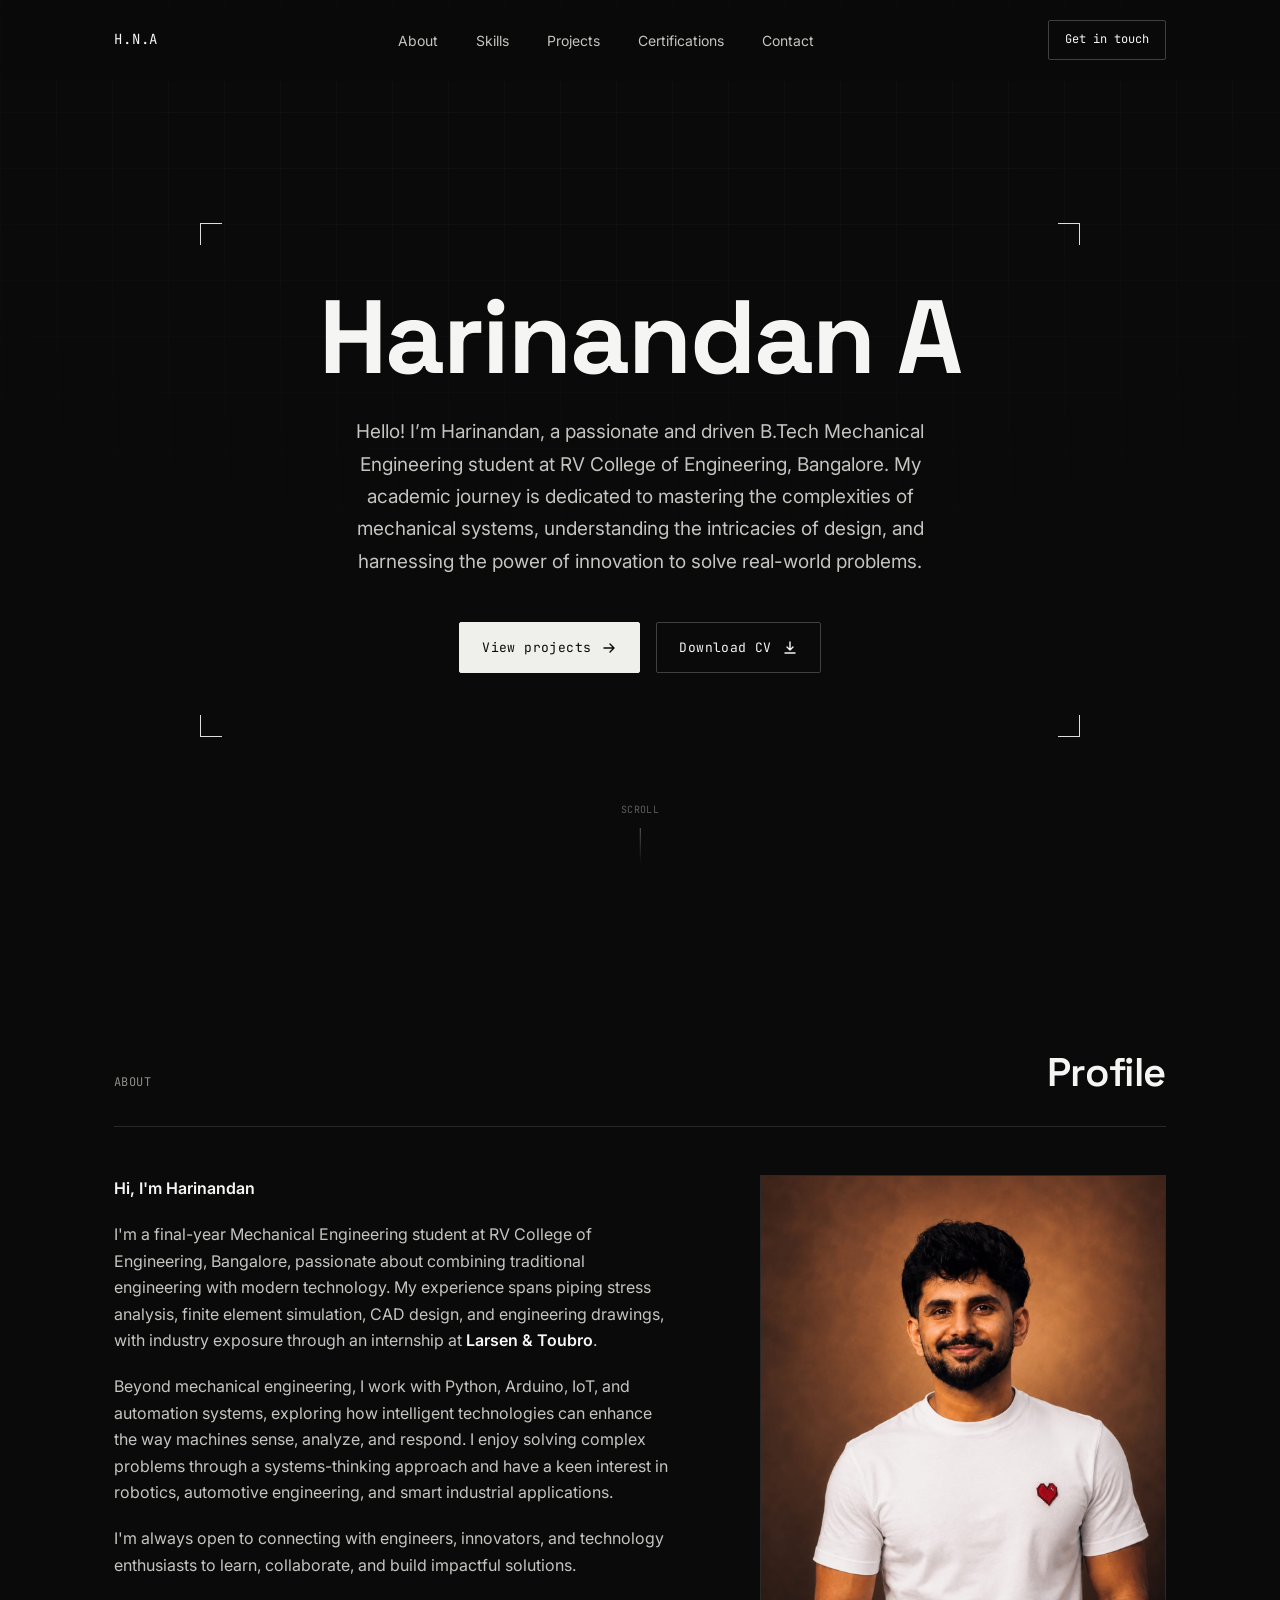
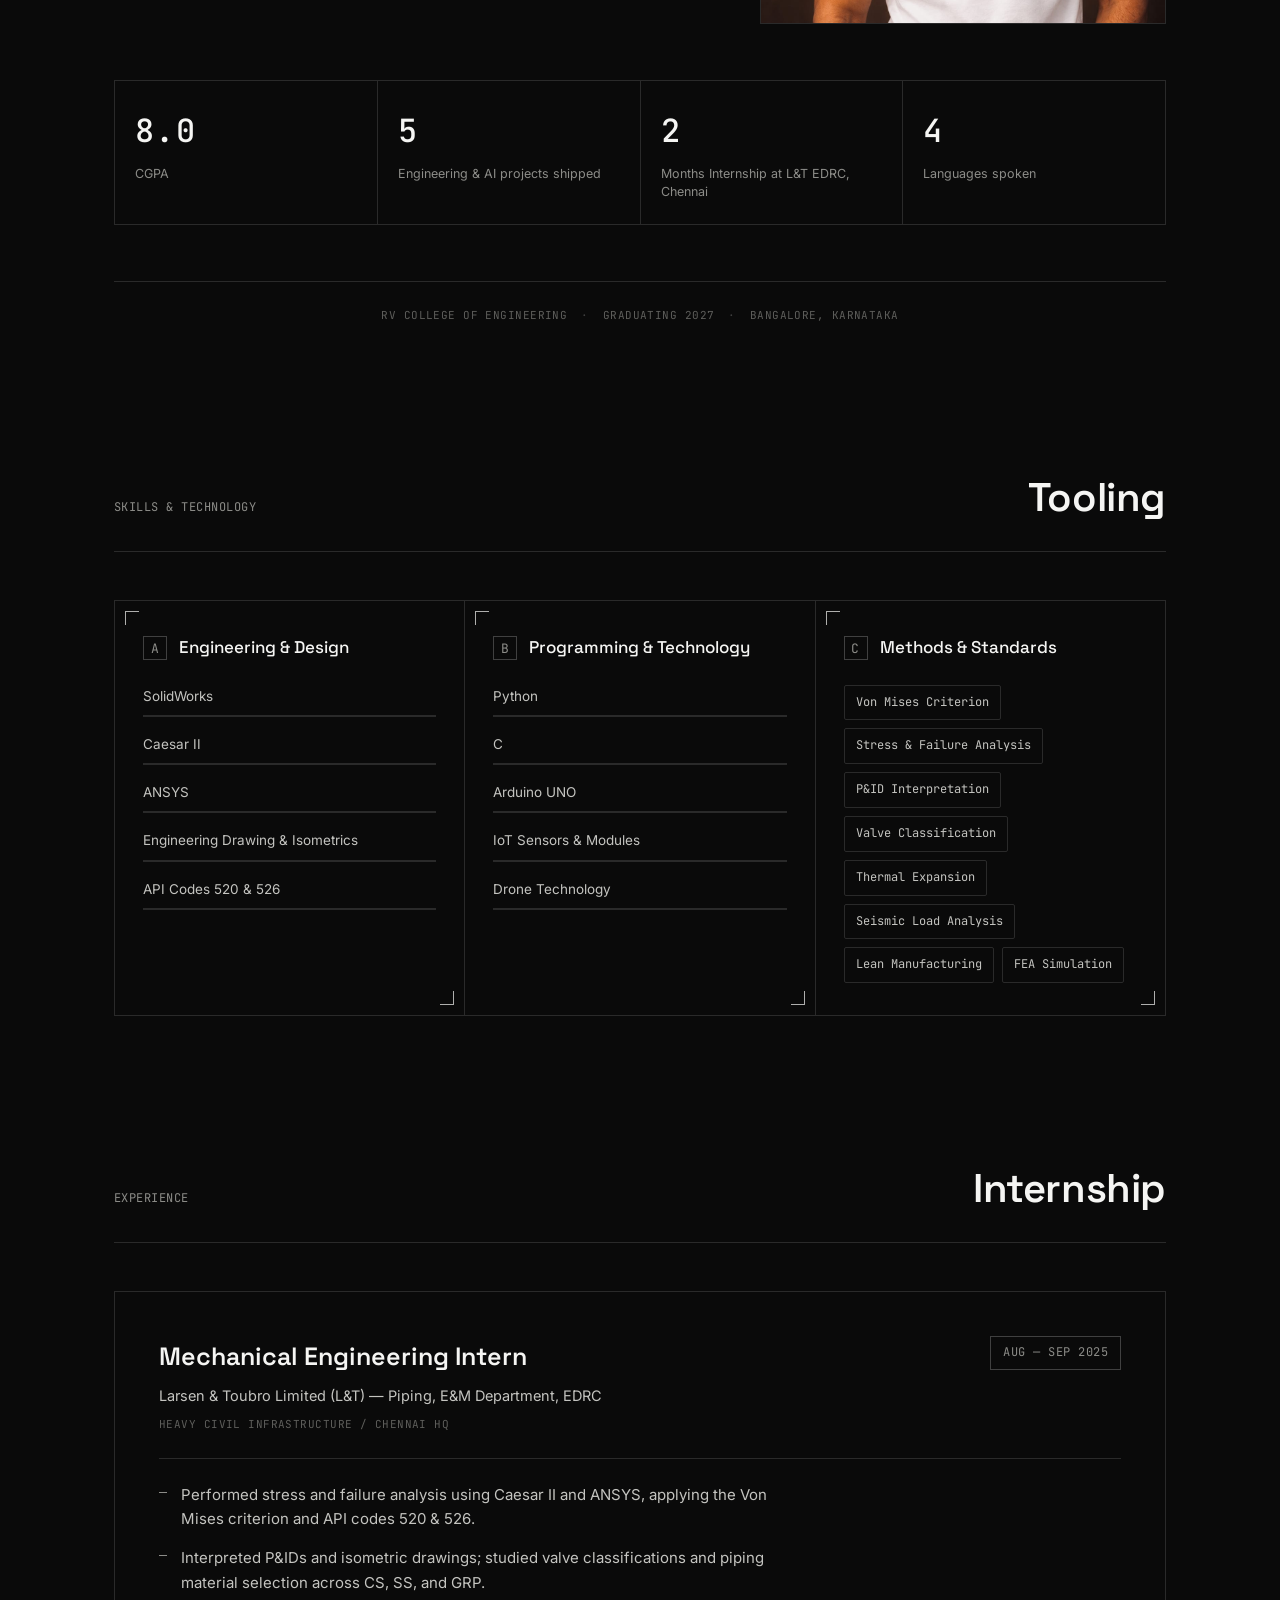
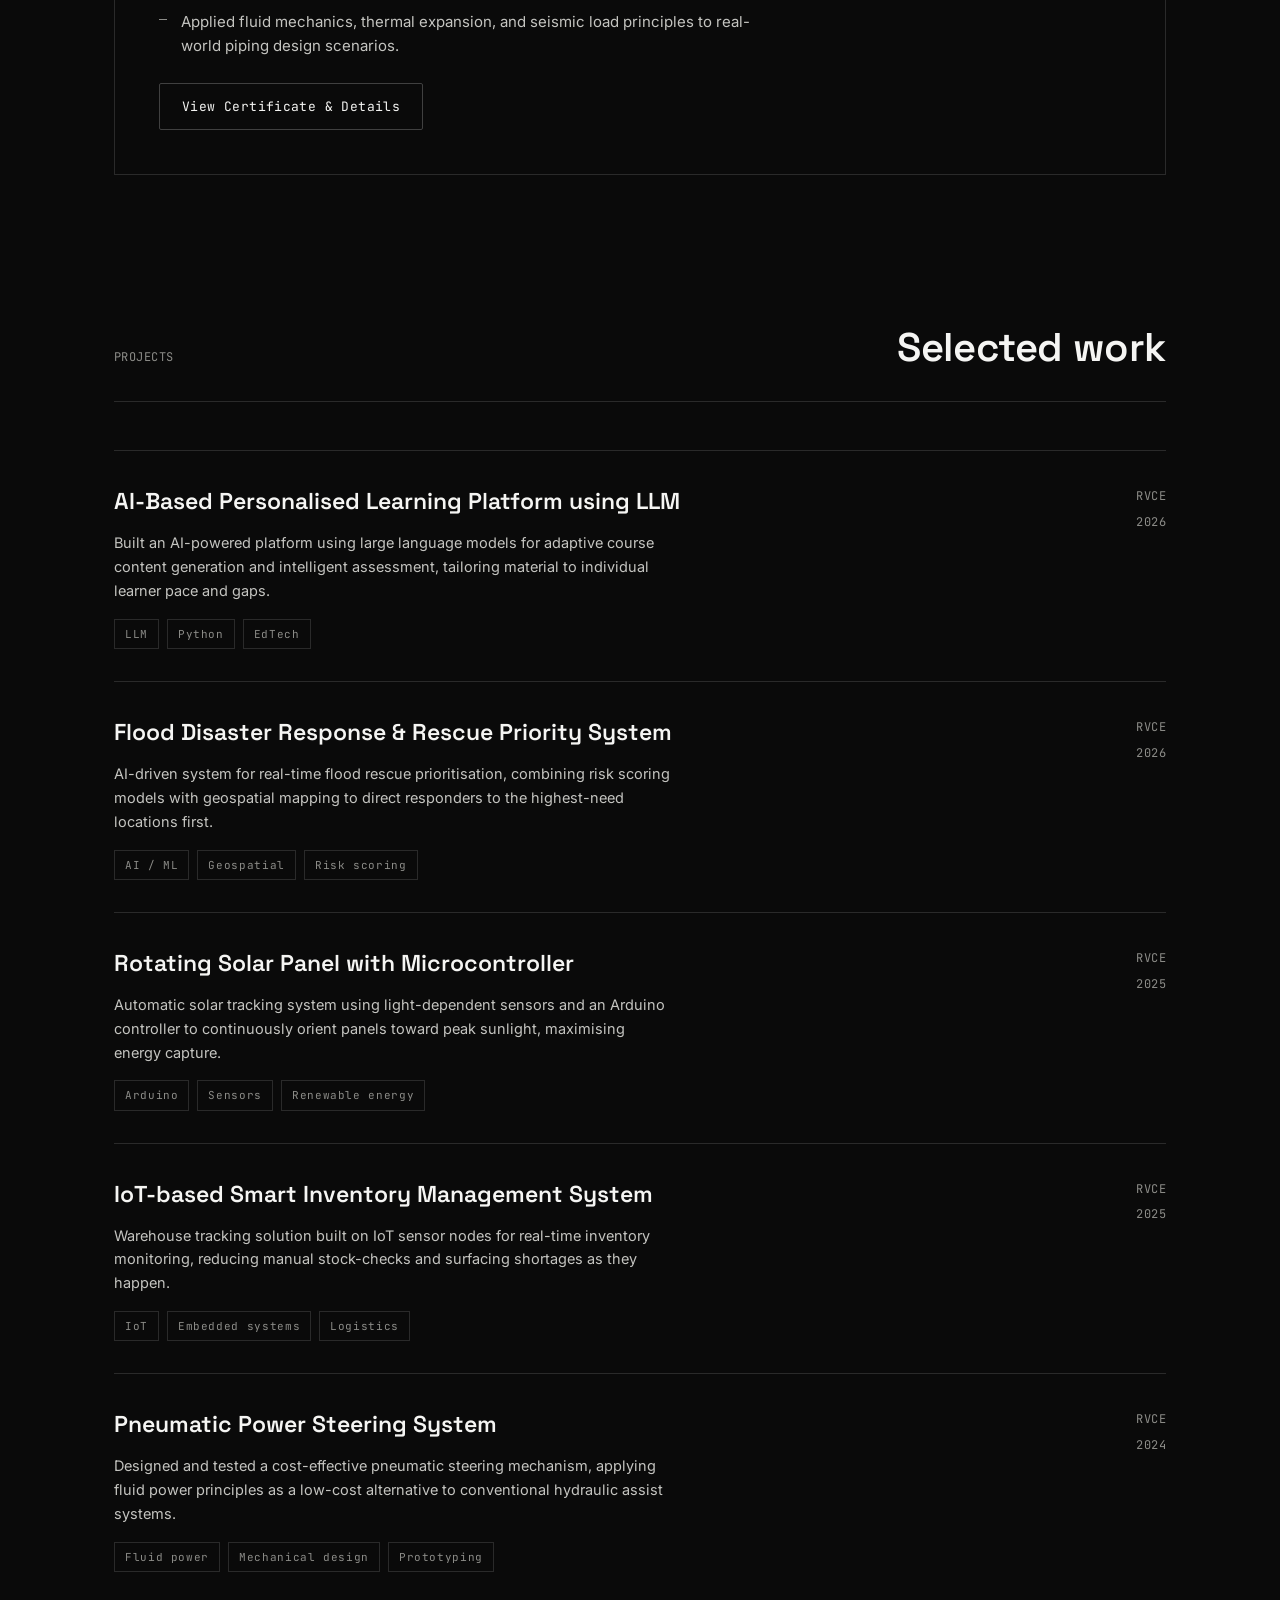
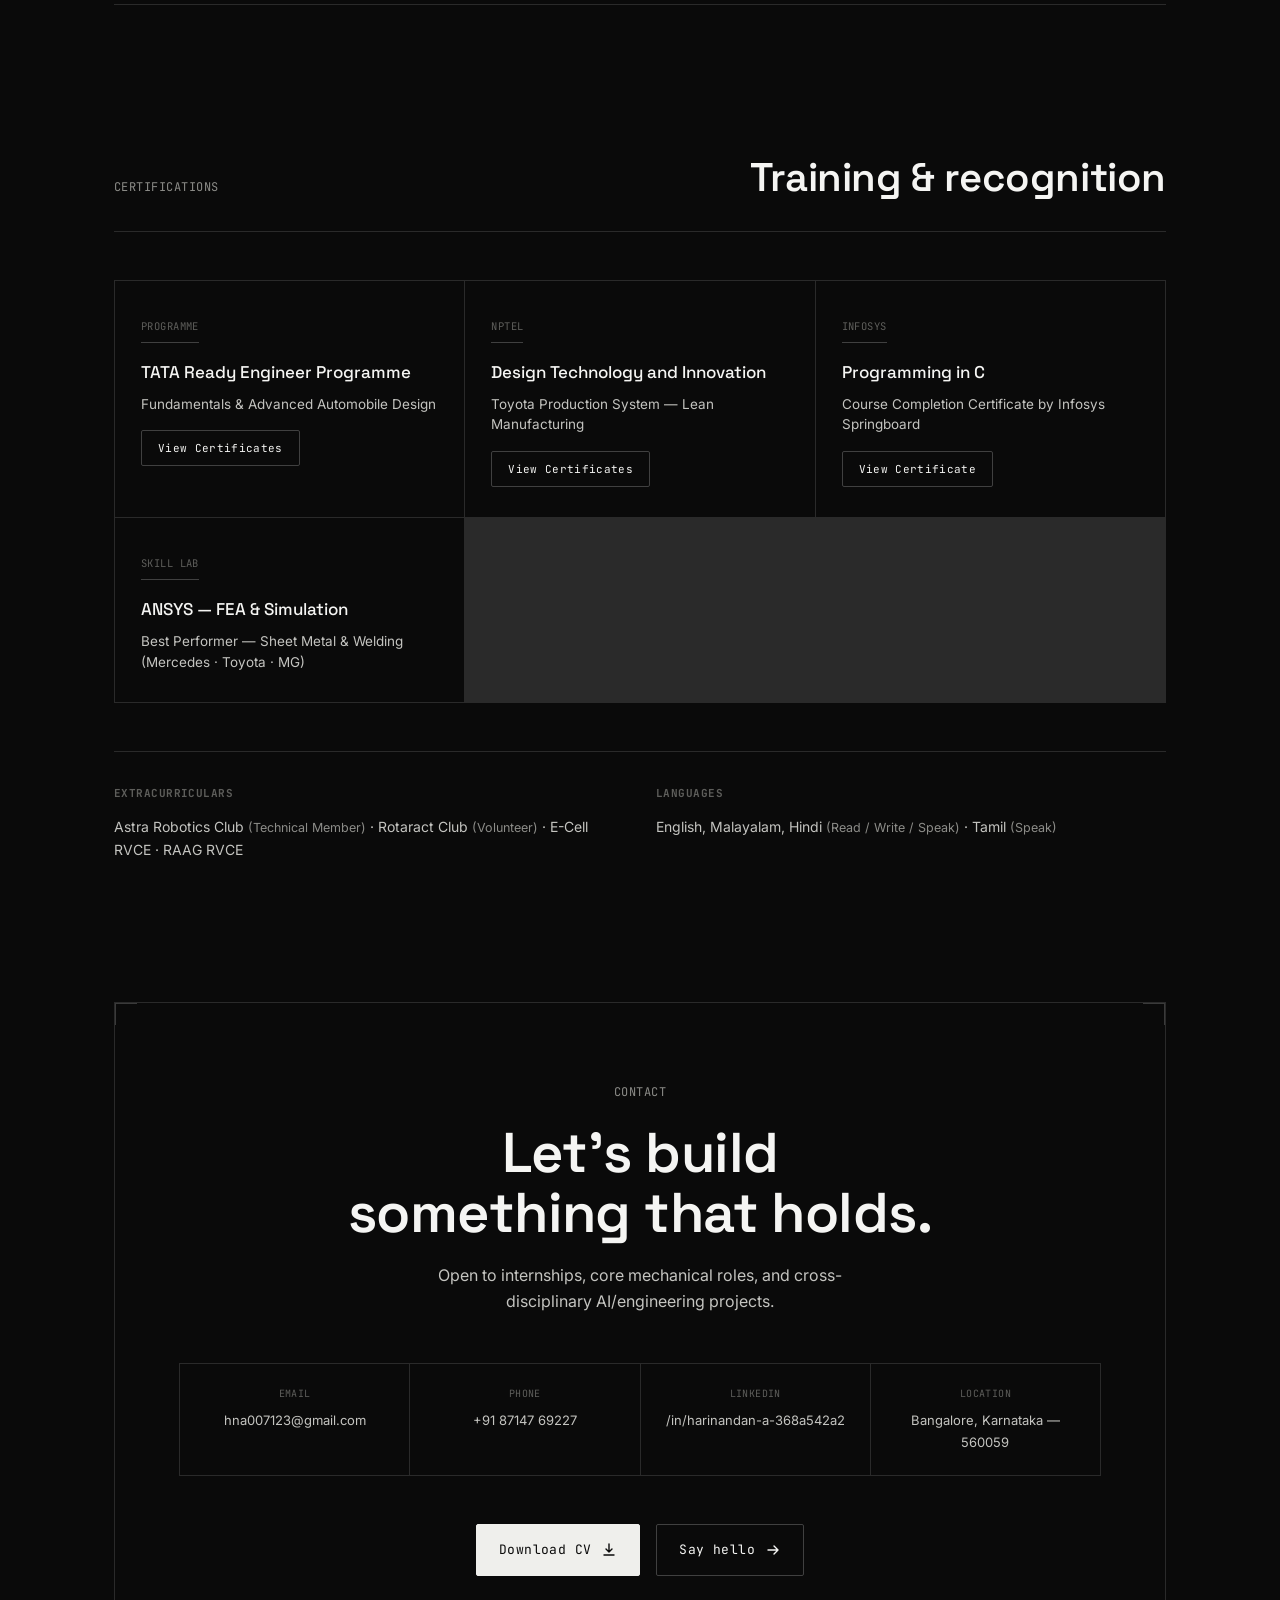
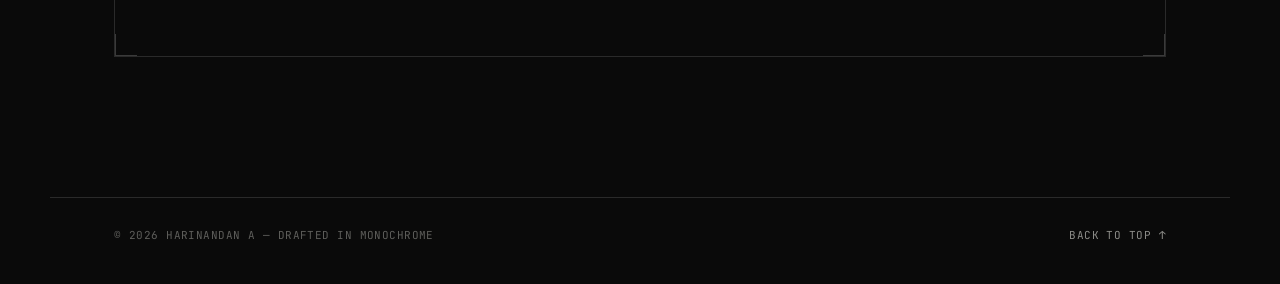
==== commit bc3e1310: "Added Dynamic Pop-Up Modal for viewing certificates and their details" ====
--- a/index.html
+++ b/index.html
@@ -4,7 +4,7 @@
 <head>
   <meta charset="UTF-8">
   <meta name="viewport" content="width=device-width, initial-scale=1.0">
-  <title>Harinandan A — Mechanical Engineering Portfolio</title>
+  <title>Harinandan Portfolio</title>
   <meta name="description"
     content="Portfolio of Harinandan A — Mechanical Engineering student specializing in piping stress analysis, FEA, and engineering design.">
 
@@ -14,6 +14,7 @@
     href="https://fonts.googleapis.com/css2?family=Space+Grotesk:wght@400;500;600;700&family=Inter:wght@400;500;600&family=JetBrains+Mono:wght@400;500&display=swap"
     rel="stylesheet">
 
+  <link rel="icon" type="image/svg+xml" href="assets/hnafavicon.svg">
   <link rel="stylesheet" href="style.css">
 </head>
 
@@ -57,7 +58,9 @@
         </h1>
 
         <p class="hero-subtitle">
-          Hello! I’m Harinandan, a passionate and driven B.Tech Mechanical Engineering student at RV College of Engineering, Bangalore. My academic journey is dedicated to mastering the complexities of mechanical systems, understanding the intricacies of design, and harnessing the power of innovation to solve real-world problems.
+          Hello! I’m Harinandan, a passionate and driven B.Tech Mechanical Engineering student at RV College of
+          Engineering, Bangalore. My academic journey is dedicated to mastering the complexities of mechanical systems,
+          understanding the intricacies of design, and harnessing the power of innovation to solve real-world problems.
         </p>
 
 
@@ -110,6 +113,36 @@
     <a href="#top" class="footer-top mono">BACK TO TOP ↑</a>
   </footer>
 
+  <div class="modal" id="internshipModal" aria-hidden="true">
+    <div class="modal-overlay" id="modalOverlay"></div>
+    <div class="modal-content">
+      <button class="modal-close" id="modalClose" aria-label="Close modal">×</button>
+      <h3 class="modal-title">Internship Details</h3>
+      <p class="modal-desc">
+        During my 2-month internship at Larsen &amp; Toubro (L&amp;T) EDRC, Chennai, I worked in the Piping, E&amp;M
+        Department within Heavy Civil Infrastructure.
+        <br><br>
+        <strong>Key Responsibilities:</strong><br>
+        • Performed stress and failure analysis using Caesar II and ANSYS, applying the Von Mises criterion and API
+        codes 520 &amp; 526.<br>
+        • Interpreted P&amp;IDs and isometric drawings; studied valve classifications and piping material selection
+        across CS, SS, and GRP.<br>
+        • Applied fluid mechanics, thermal expansion, and seismic load principles to real-world piping design scenarios.
+      </p>
+      <img src="assets/Internship Certificate.jpg" alt="Internship Certificate" class="modal-cert">
+    </div>
+  </div>
+
+  <div class="modal" id="certModal" aria-hidden="true">
+    <div class="modal-overlay" id="certModalOverlay"></div>
+    <div class="modal-content">
+      <button class="modal-close" id="certModalClose" aria-label="Close modal">×</button>
+      <h3 class="modal-title" id="certModalTitle">Certificate Title</h3>
+      <p class="modal-desc" id="certModalDesc">Certificate description</p>
+      <div id="certModalImages" style="display:flex; flex-direction:column; gap:16px;"></div>
+    </div>
+  </div>
+
   <script src="script.js"></script>
 </body>
 
--- a/style.css
+++ b/style.css
@@ -416,13 +416,28 @@
 .about-copy p:last-child { margin-bottom: 0; }
 .about-copy strong { color: var(--ink); font-weight: 600; }
 
+.about-photo-container {
+  width: 100%;
+  height: 100%;
+  position: relative;
+  overflow: hidden;
+  border: 1px solid var(--line);
+  background: var(--line);
+}
+.about-photo {
+  width: 100%;
+  height: 100%;
+  object-fit: cover;
+  display: block;
+}
+
 .about-stats {
   display: grid;
-  grid-template-columns: 1fr 1fr;
+  grid-template-columns: repeat(4, 1fr);
   gap: 1px;
   background: var(--line);
   border: 1px solid var(--line);
-  align-content: start;
+  margin-bottom: 56px;
 }
 .stat-block {
   background: var(--bg);
@@ -798,6 +813,78 @@
 .contact-item:not(.contact-item-static):hover .contact-value { color: var(--ink); }
 
 .contact-actions { margin-top: 0; }
+
+/* ============================================
+   MODAL
+   ============================================ */
+.modal {
+  position: fixed;
+  inset: 0;
+  z-index: 1000;
+  display: flex;
+  align-items: center;
+  justify-content: center;
+  padding: var(--gutter);
+  opacity: 0;
+  pointer-events: none;
+  transition: opacity 0.3s var(--ease);
+}
+.modal.open {
+  opacity: 1;
+  pointer-events: auto;
+}
+.modal-overlay {
+  position: absolute;
+  inset: 0;
+  background: rgba(0, 0, 0, 0.85);
+  backdrop-filter: blur(8px);
+}
+.modal-content {
+  position: relative;
+  background: var(--surface);
+  border: 1px solid var(--line);
+  padding: 40px;
+  max-width: 800px;
+  width: 100%;
+  max-height: 90vh;
+  overflow-y: auto;
+  transform: translateY(20px);
+  transition: transform 0.3s var(--ease);
+}
+.modal.open .modal-content {
+  transform: translateY(0);
+}
+.modal-close {
+  position: absolute;
+  top: 16px;
+  right: 16px;
+  background: none;
+  border: none;
+  color: var(--muted);
+  font-size: 28px;
+  cursor: pointer;
+  transition: color 0.2s var(--ease);
+}
+.modal-close:hover {
+  color: var(--ink);
+}
+.modal-title {
+  font-family: var(--font-display);
+  font-size: 24px;
+  margin-bottom: 16px;
+}
+.modal-desc {
+  color: var(--ink-dim);
+  font-size: 15px;
+  line-height: 1.6;
+  margin-bottom: 24px;
+}
+.modal-cert {
+  width: 100%;
+  height: auto;
+  border: 1px solid var(--line);
+  display: block;
+}
 
 /* ============================================
    FOOTER
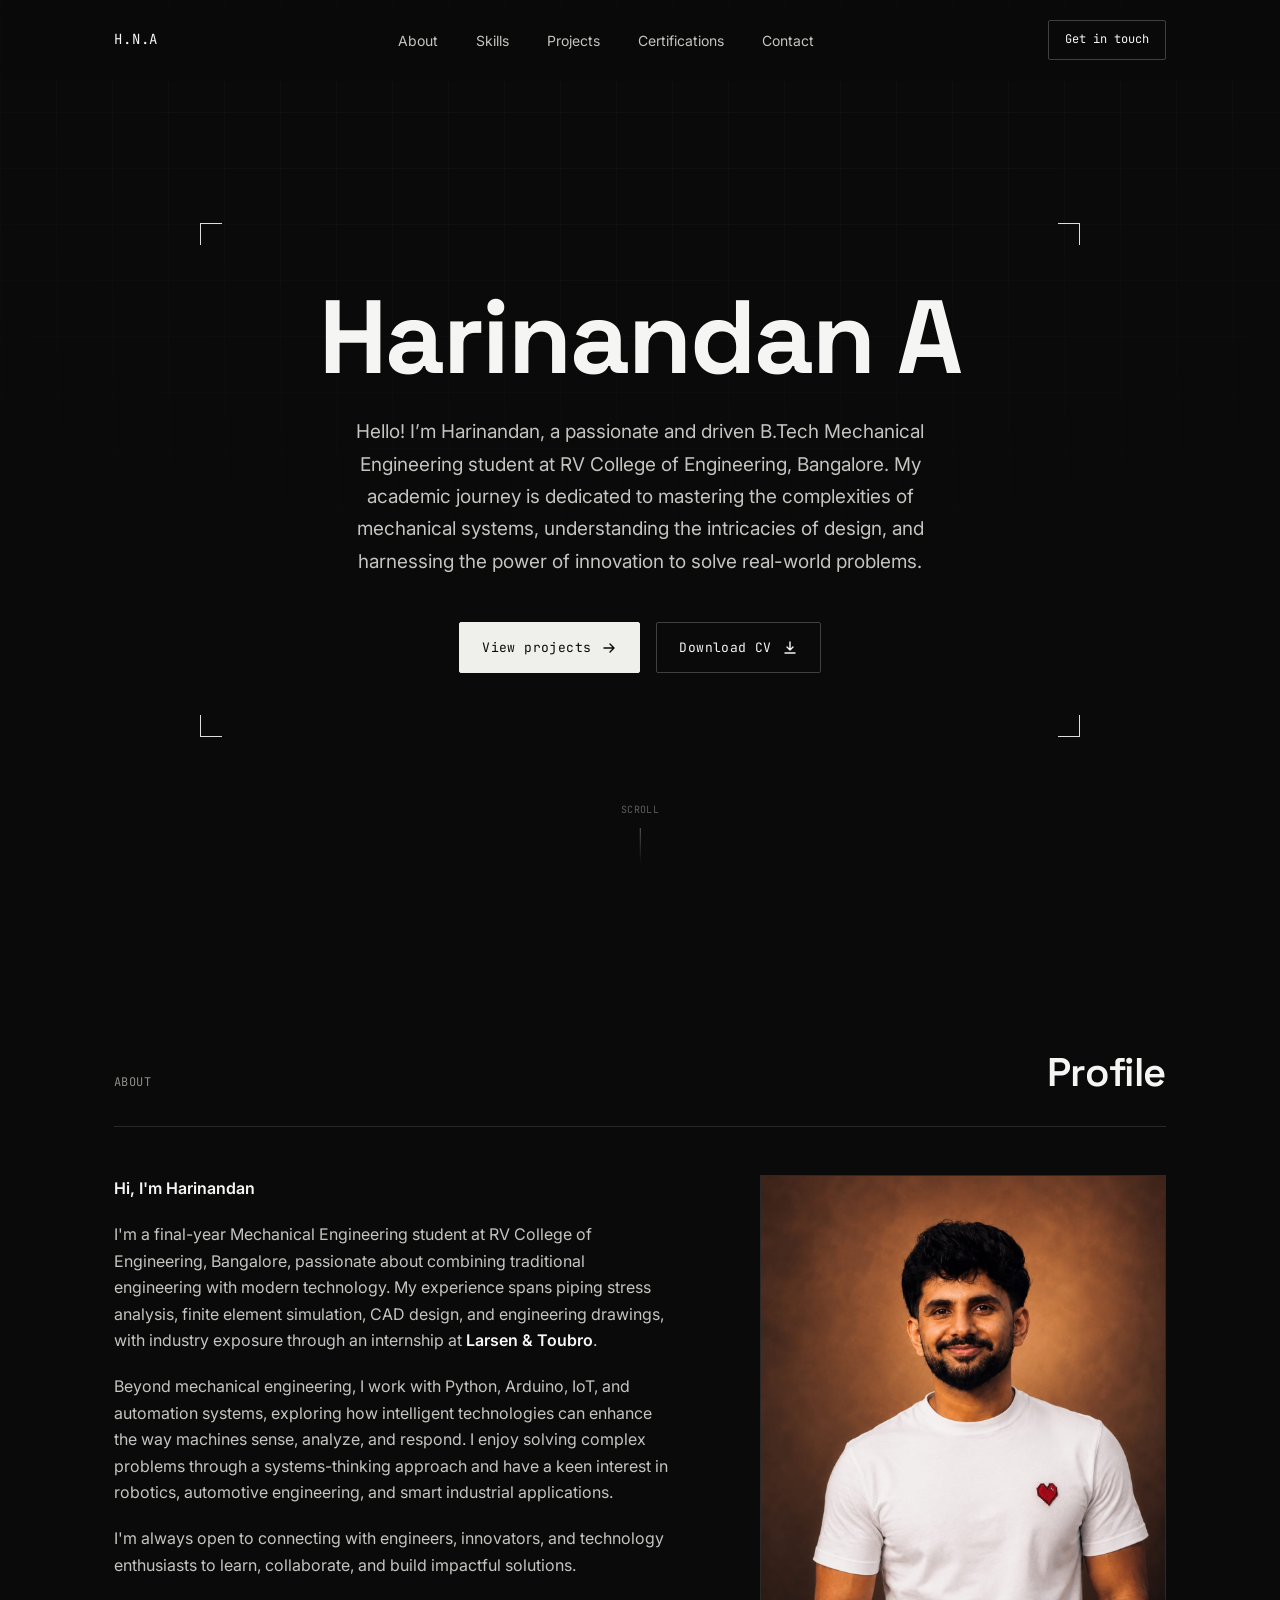
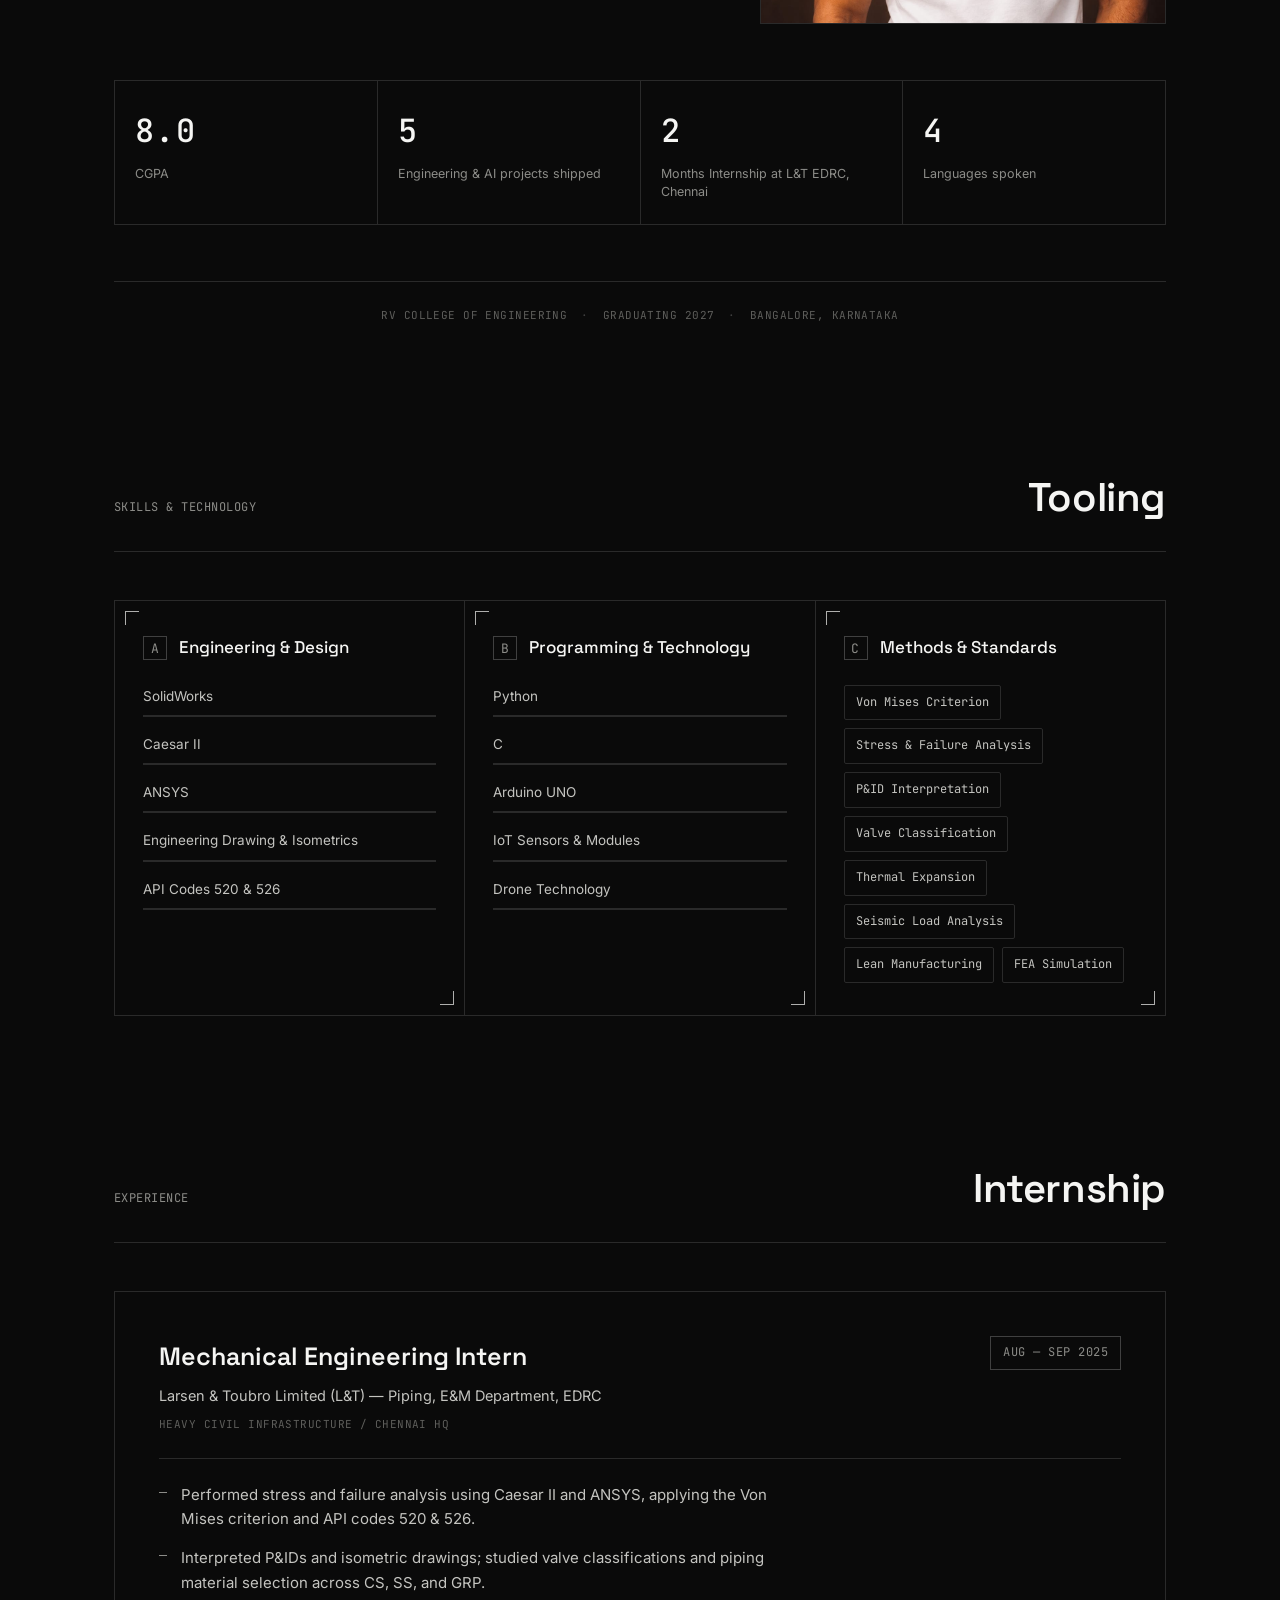
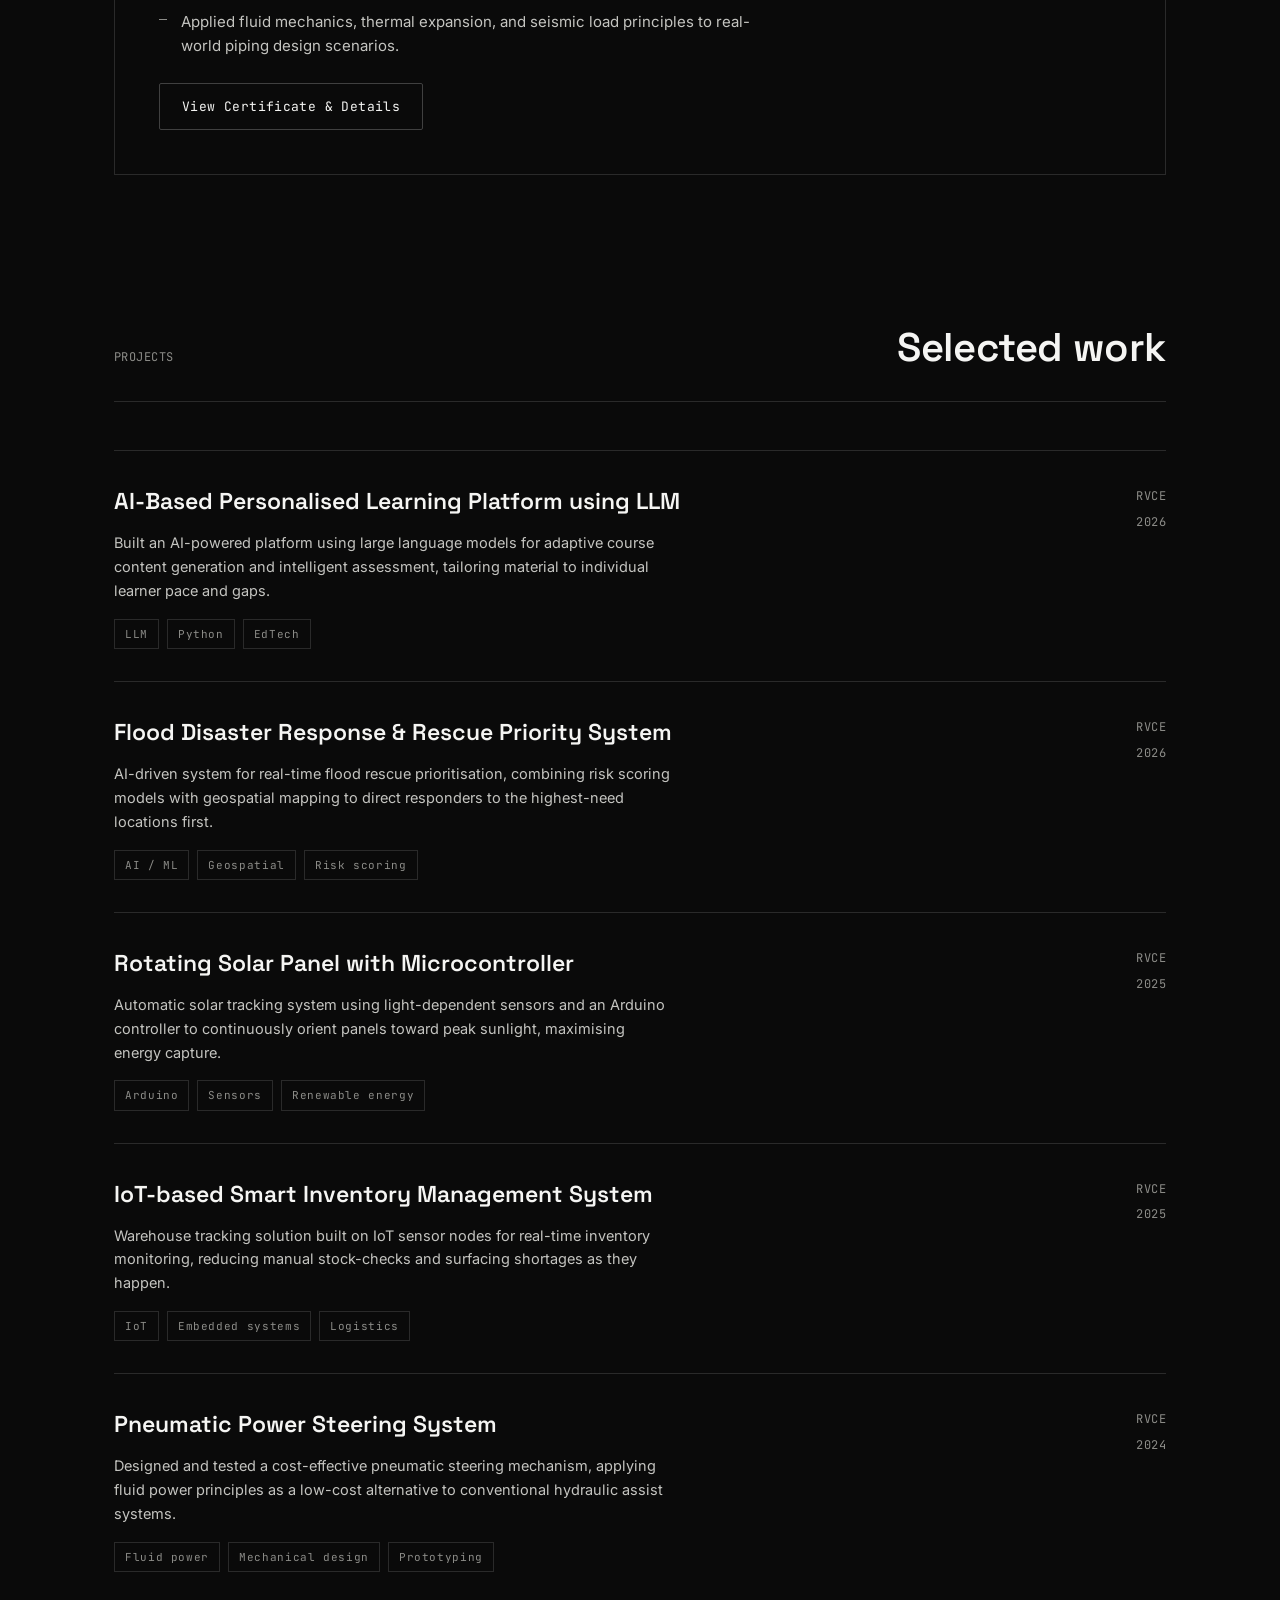
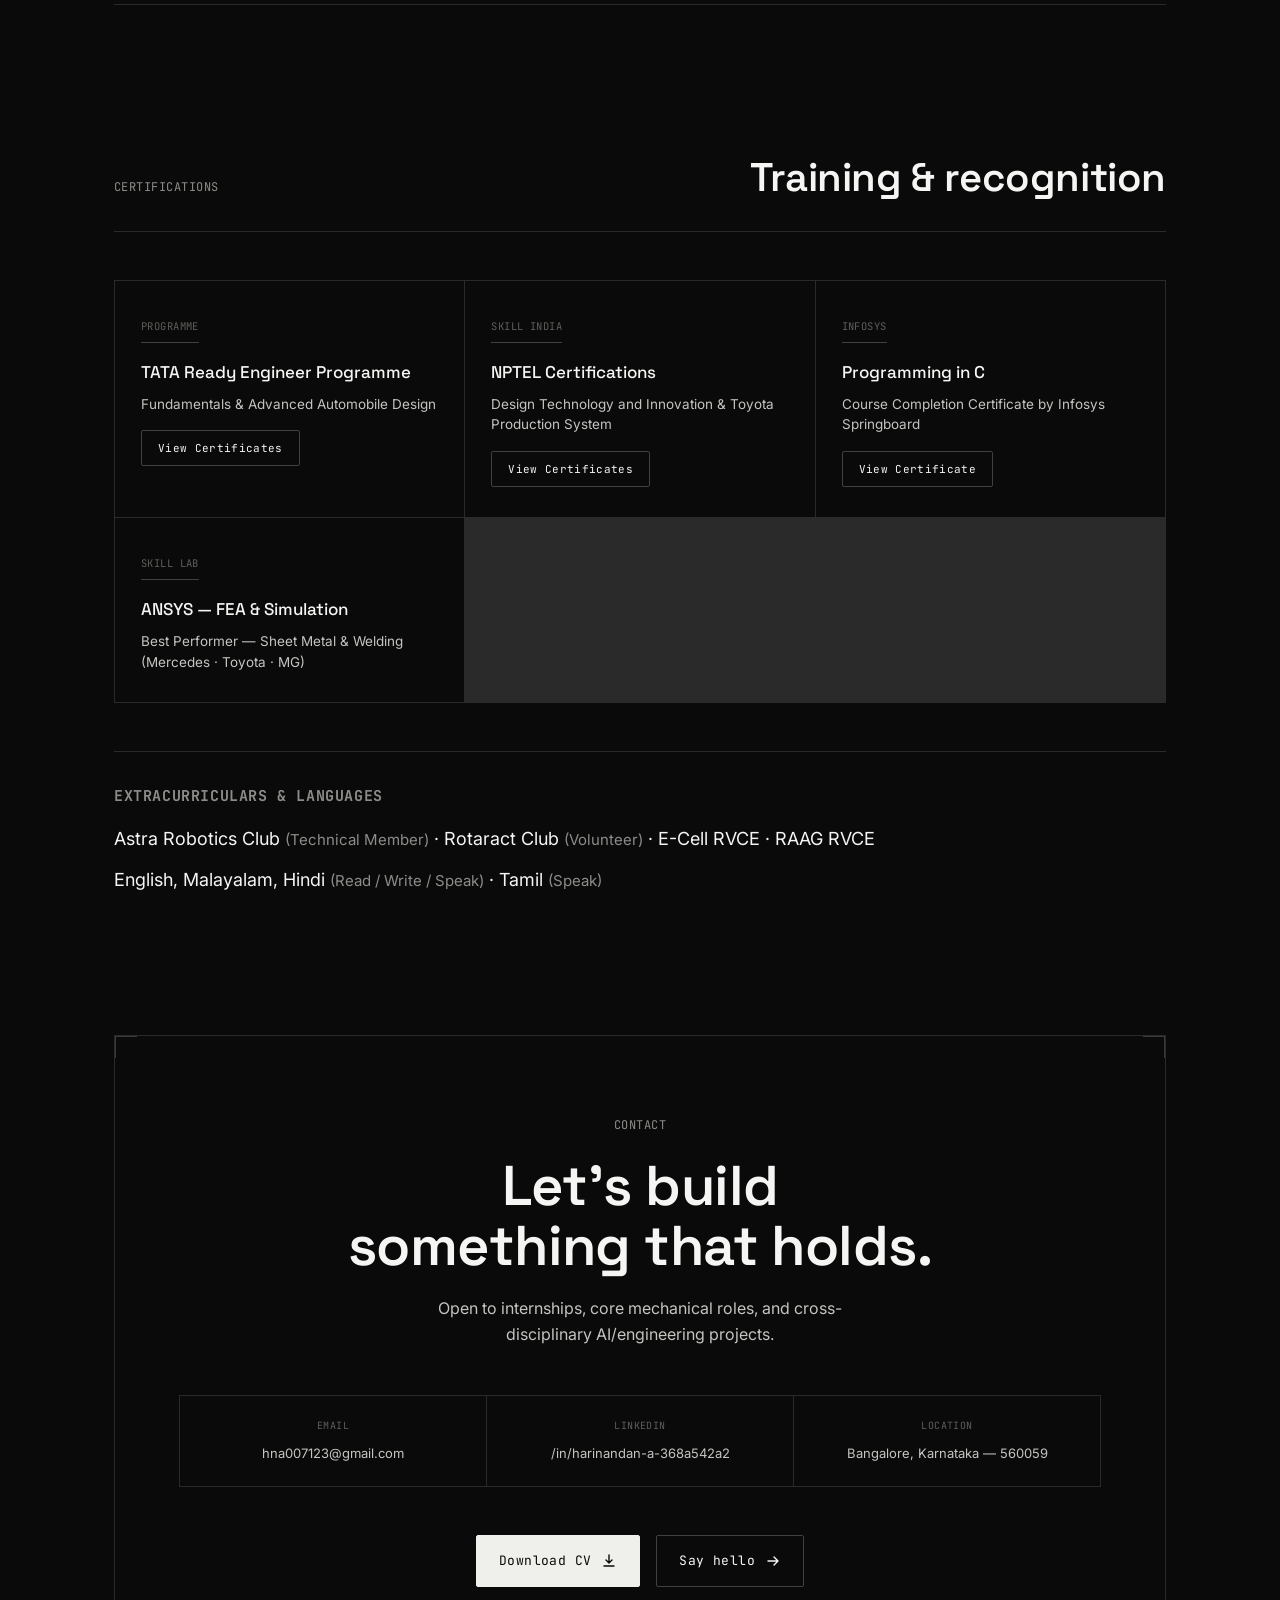
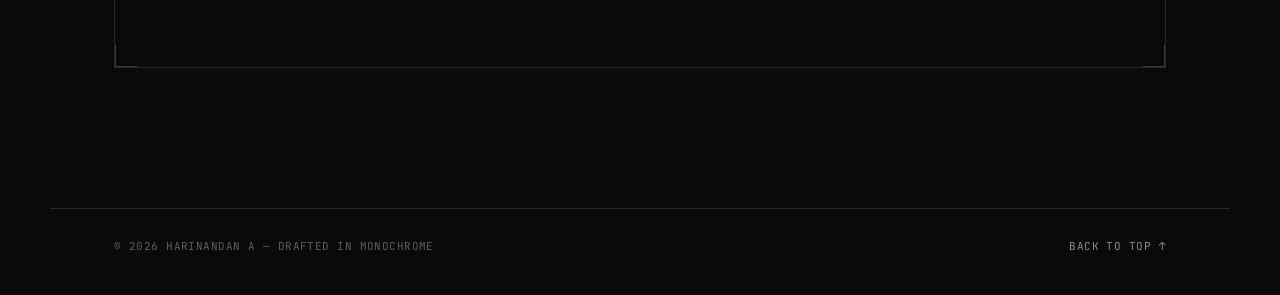
==== commit e7fb741d: "Created a professional README.md file for github" ====
--- a/index.html
+++ b/index.html
@@ -72,7 +72,7 @@
                 stroke-linejoin="round" />
             </svg>
           </a>
-          <a href="assets/Harinandan_A_Resume.pdf" class="btn btn-ghost" id="heroDownload" download>
+          <a href="assets/Harinandan A Resume.pdf" class="btn btn-ghost" id="heroDownload" download>
             <span>Download CV</span>
             <svg width="16" height="16" viewBox="0 0 16 16" fill="none">
               <path d="M8 2V10M8 10L5 7M8 10L11 7M3 13H13" stroke="currentColor" stroke-width="1.4"
--- a/style.css
+++ b/style.css
@@ -754,6 +754,20 @@
   font-size: 12.5px;
 }
 
+.extra-block.large-text h4 {
+  font-size: 15px;
+  color: var(--muted);
+  margin-bottom: 16px;
+}
+.extra-block.large-text p {
+  font-size: 18px;
+  color: var(--ink);
+  line-height: 1.6;
+}
+.extra-block.large-text p span {
+  font-size: 15px;
+}
+
 /* ============================================
    CONTACT
    ============================================ */
@@ -785,7 +799,7 @@
 
 .contact-grid {
   display: grid;
-  grid-template-columns: repeat(4, 1fr);
+  grid-template-columns: repeat(3, 1fr);
   gap: 1px;
   background: var(--line);
   border: 1px solid var(--line);
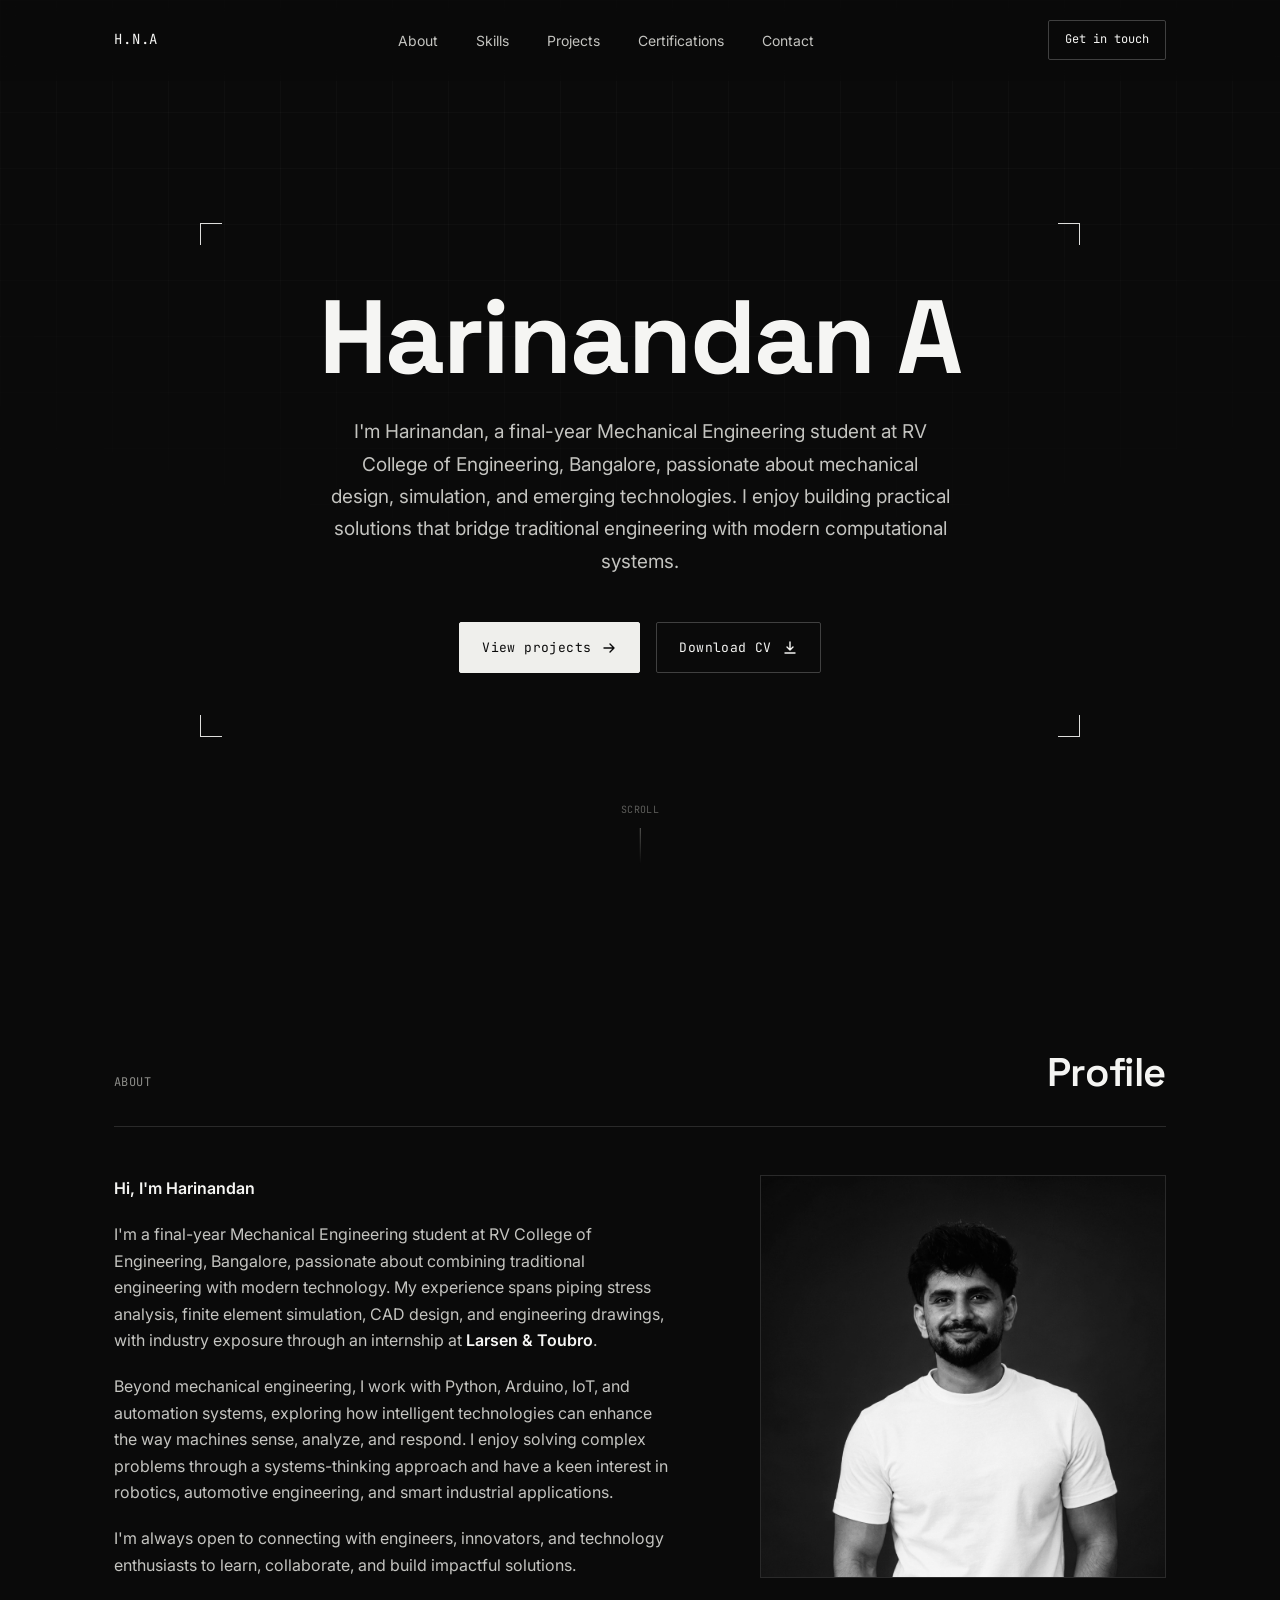
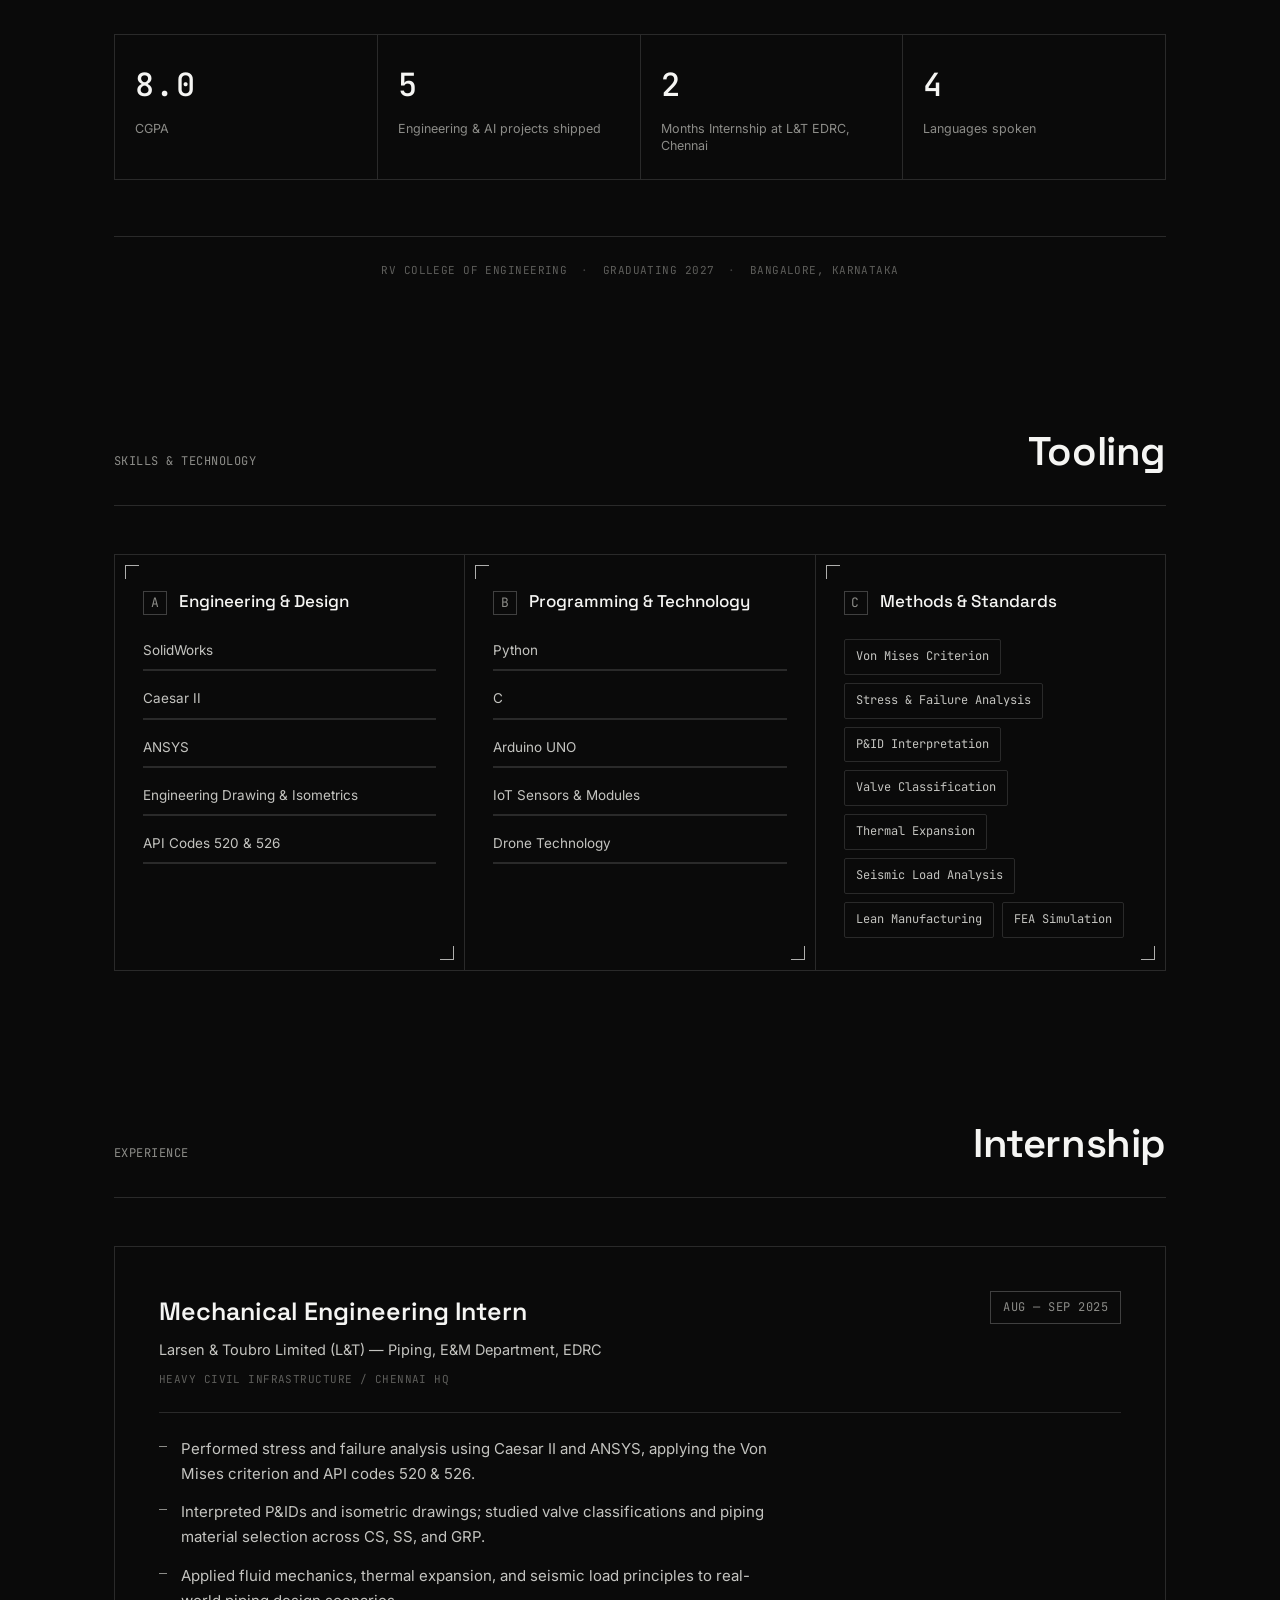
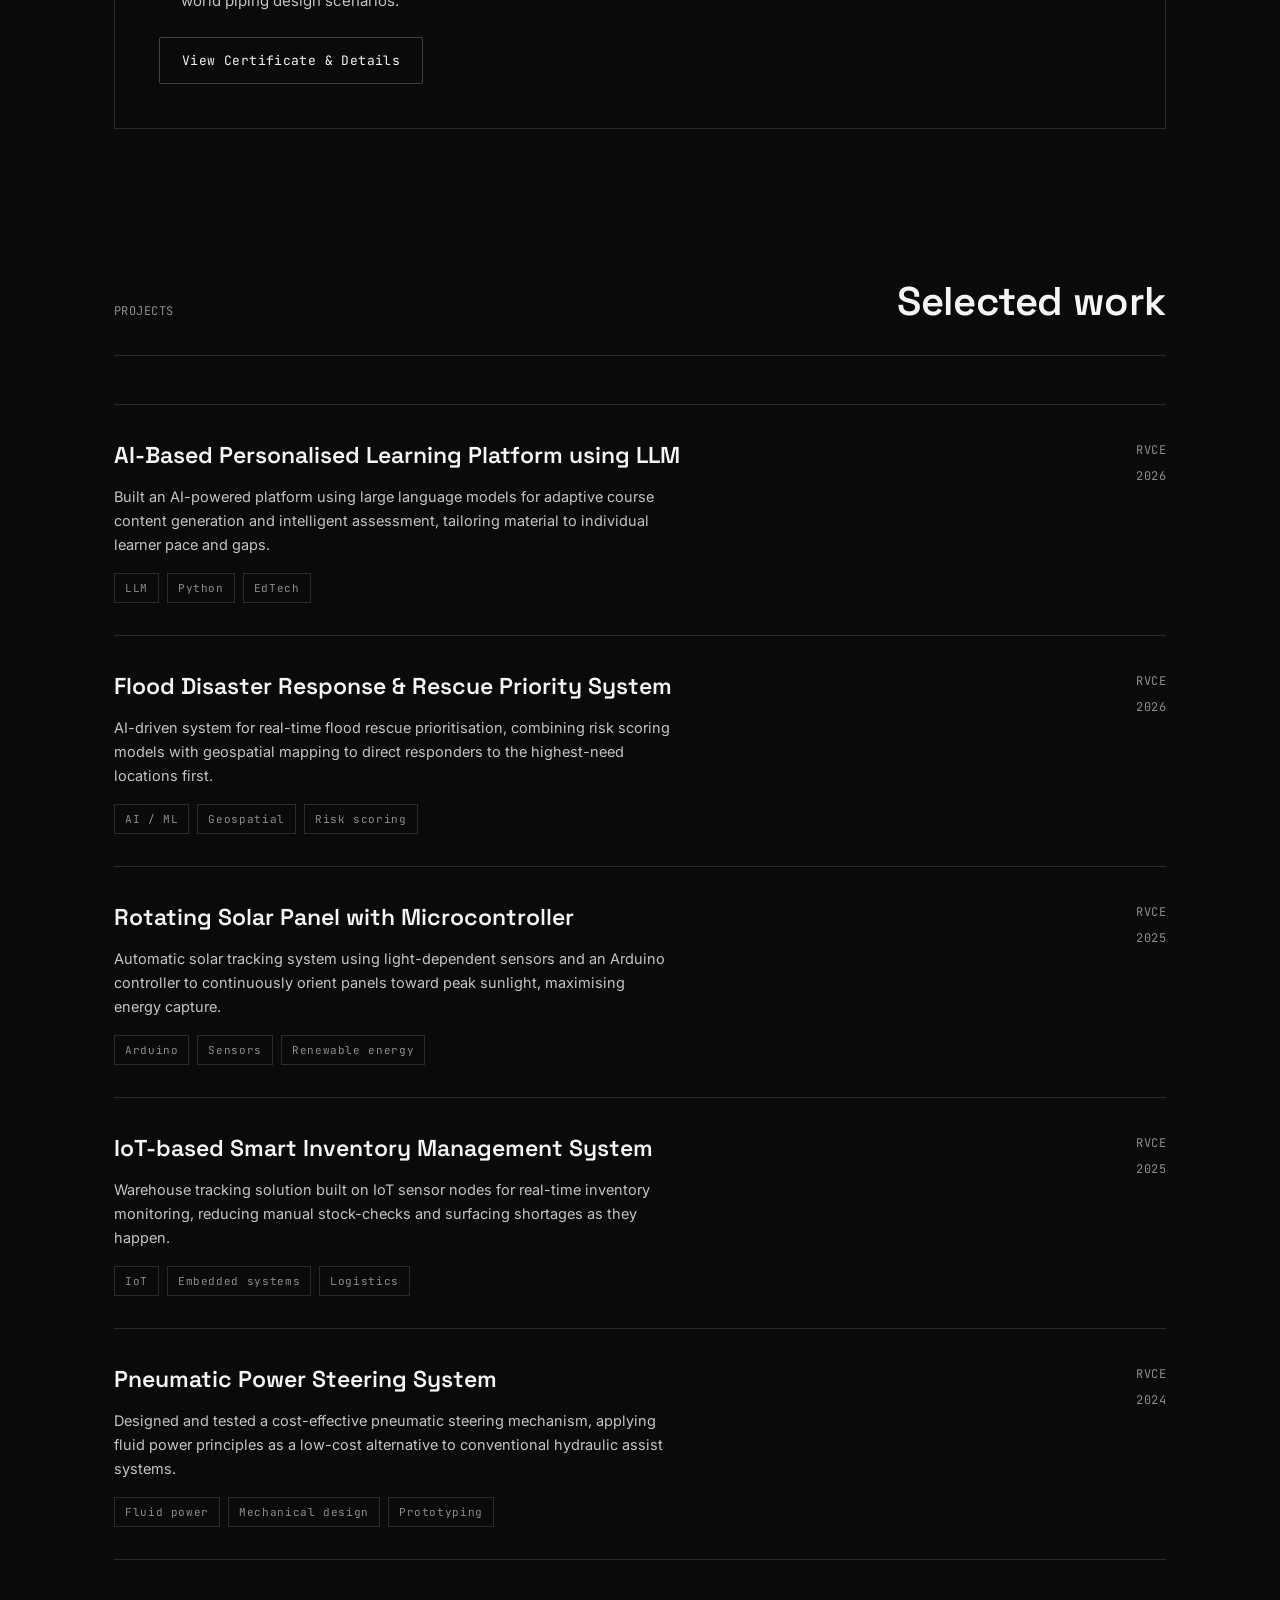
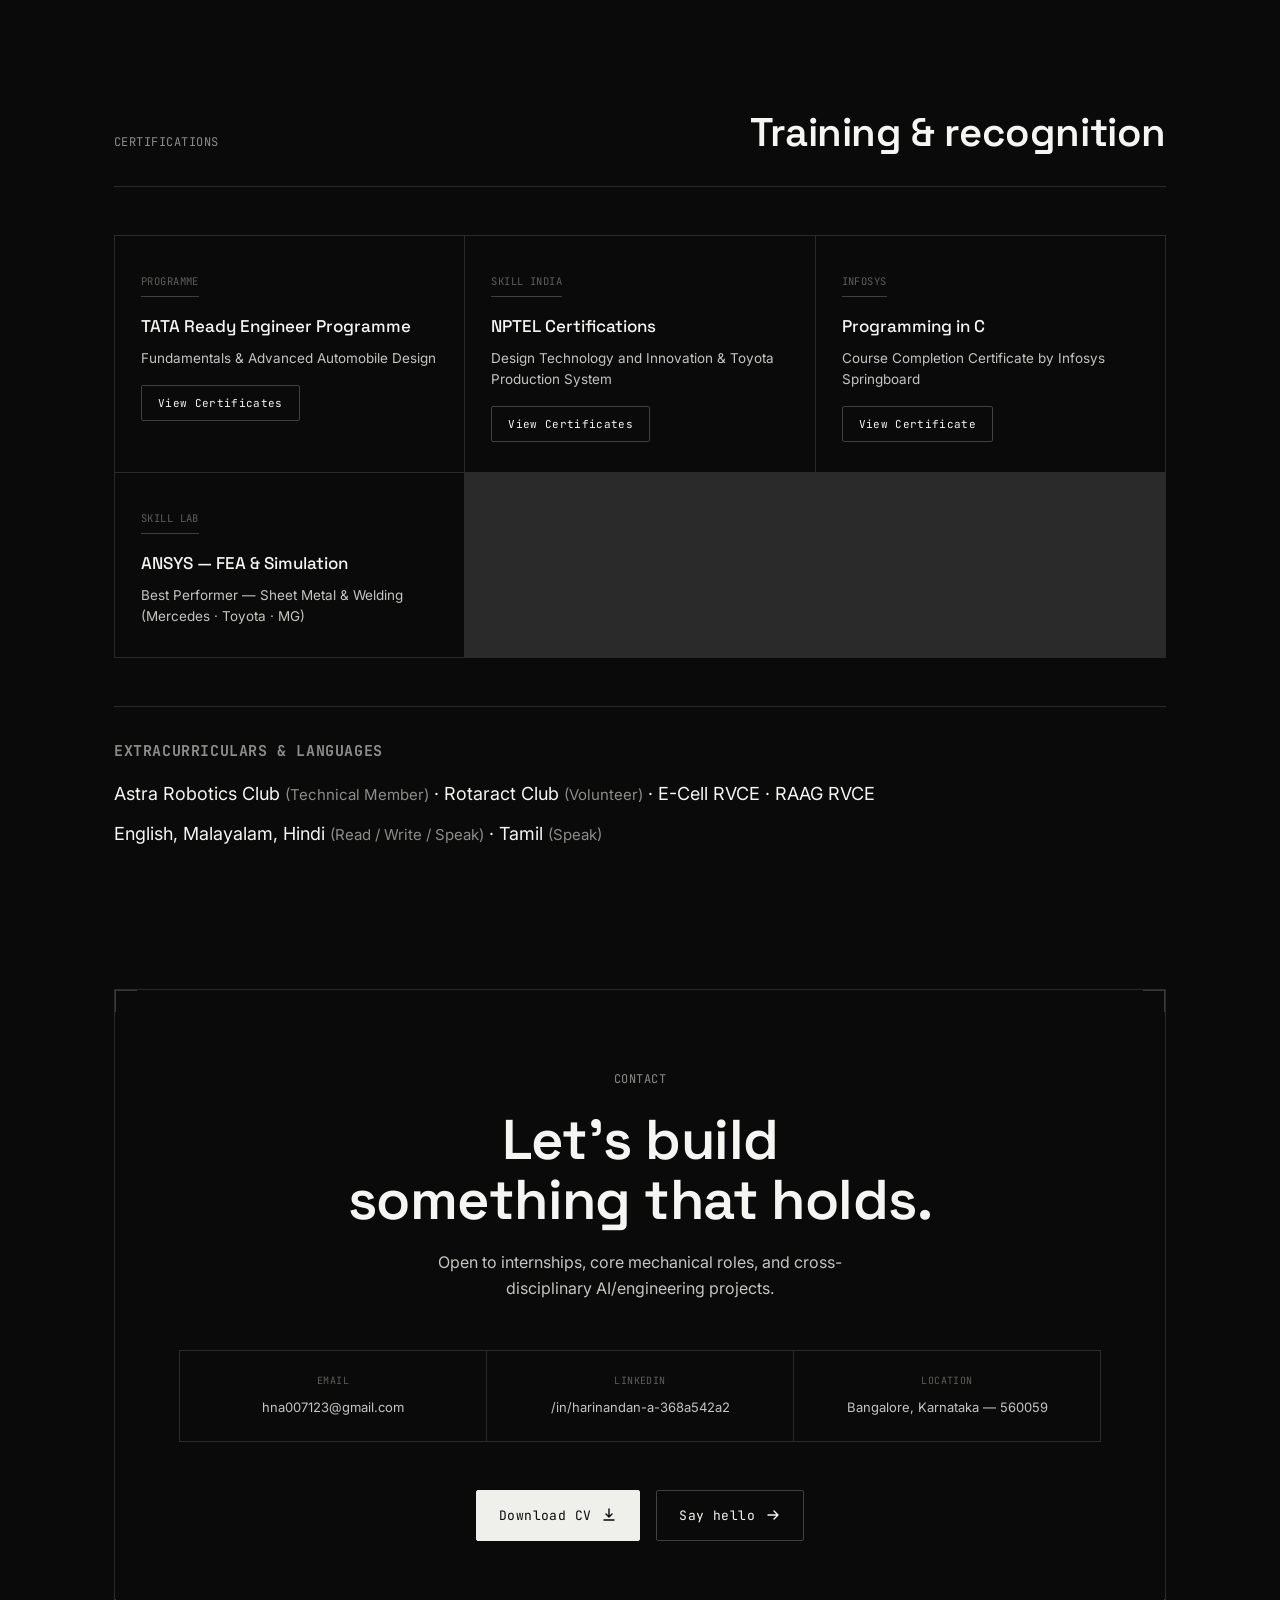
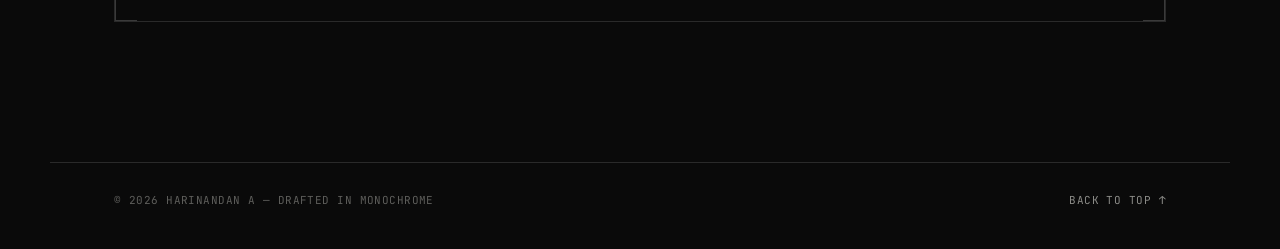
==== commit 55ccf43f: "Updated Profile, Hero subtitle, Added CV" ====
--- a/index.html
+++ b/index.html
@@ -58,9 +58,9 @@
         </h1>
 
         <p class="hero-subtitle">
-          Hello! I’m Harinandan, a passionate and driven B.Tech Mechanical Engineering student at RV College of
-          Engineering, Bangalore. My academic journey is dedicated to mastering the complexities of mechanical systems,
-          understanding the intricacies of design, and harnessing the power of innovation to solve real-world problems.
+          I'm Harinandan, a final-year Mechanical Engineering student at RV College of Engineering, Bangalore,
+          passionate about mechanical design, simulation, and emerging technologies. I enjoy building practical
+          solutions that bridge traditional engineering with modern computational systems.
         </p>
 
 
